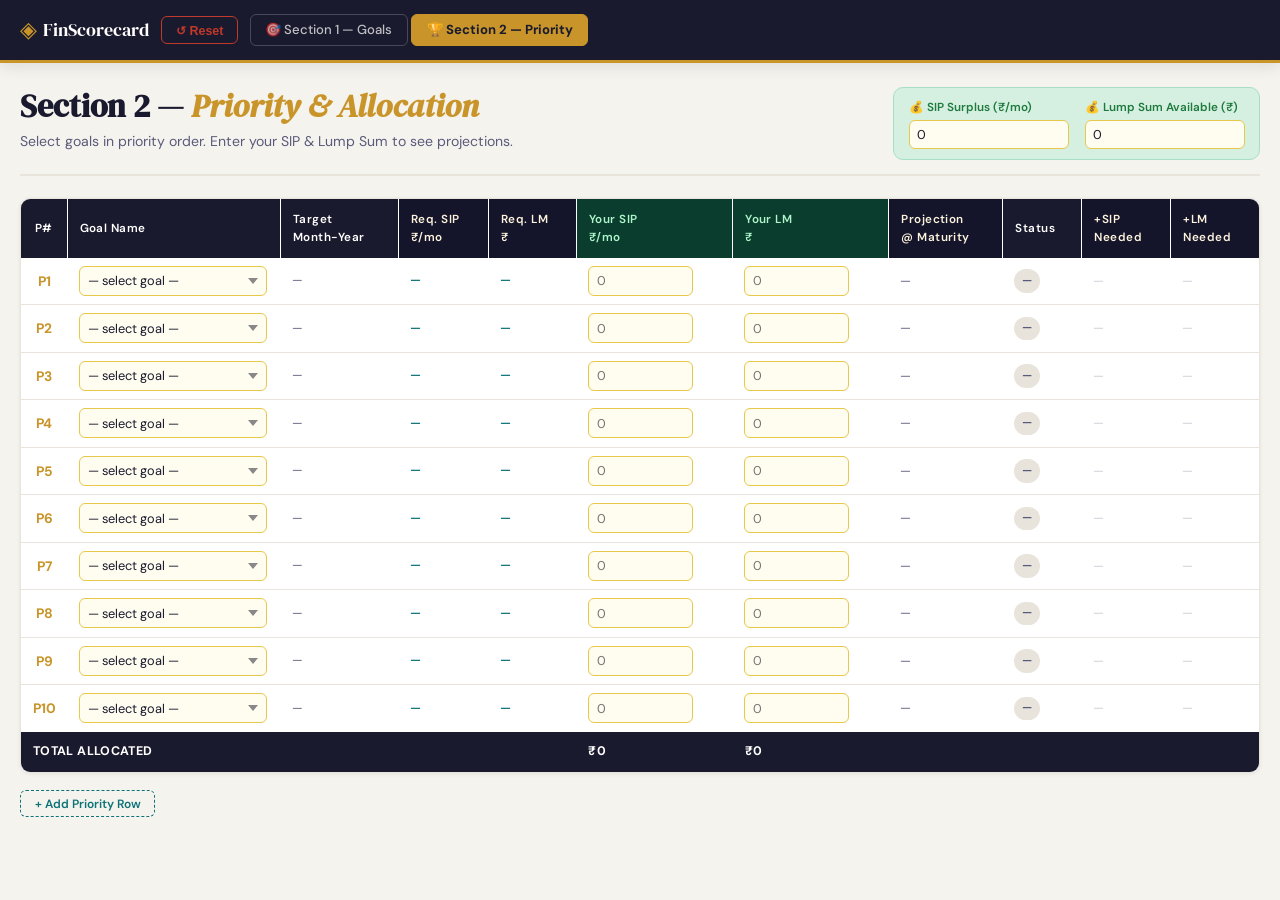
==== section2.html @ 9001b225 "first" ====
<!DOCTYPE html>
<html lang="en">
<head>
<meta charset="UTF-8"/>
<meta name="viewport" content="width=device-width,initial-scale=1.0,viewport-fit=cover"/>
<title>FinScorecard — Section 2: Priority</title>
<link rel="preconnect" href="https://fonts.googleapis.com"/>
<link href="https://fonts.googleapis.com/css2?family=DM+Serif+Display:ital@0;1&family=DM+Sans:opsz,wght@9..40,300;9..40,400;9..40,500;9..40,600&display=swap" rel="stylesheet"/>
<link rel="stylesheet" href="css/style.css">

</head>
<body>

<header class="hdr">
  <div class="hdr-in">
    <div class="hdr-top">
      <div class="logo"><span class="logo-ic">◈</span><span>FinScorecard</span></div>
      <button class="rst-btn" id="resetBtn">↺ Reset</button>
    </div>
    <nav class="tab-nav">
      <a class="tbtn" href="index.html">🎯 Section 1 — Goals</a>
      <a class="tbtn active" href="section2.html">🏆 Section 2 — Priority</a>
    </nav>
  </div>
</header>

<main class="main">
  <div class="sec-hdr">
    <div class="sec-hdr-left">
      <h1>Section 2 — <em>Priority &amp; Allocation</em></h1>
      <p>Select goals in priority order. Enter your SIP &amp; Lump Sum to see projections.</p>
    </div>
    <div class="surp">
      <div class="surp-it">
        <label>💰 SIP Surplus (₹/mo)</label>
        <input type="number" id="sipSurplus" class="si" value="0" min="0" step="any" inputmode="numeric" placeholder="0"/>
      </div>
      <div class="surp-it">
        <label>💰 Lump Sum Available (₹)</label>
        <input type="number" id="lmSurplus" class="si" value="0" min="0" step="any" inputmode="numeric" placeholder="0"/>
      </div>
    </div>
  </div>

  <div class="surp-warning" id="surpWarning">
    <span class="warn-icon">⚠️</span>
    <span id="surpWarningText"></span>
  </div>

  <p class="scroll-hint">← Scroll table horizontally →</p>

  <div class="tscroll-pri">
    <table class="pri-tbl">
      <thead>
        <tr>
          <th style="width:44px;text-align:center">P#</th>
          <th style="min-width:175px">Goal Name</th>
          <th data-hide-mobile>Target<br>Month-Year</th>
          <th class="th-calc">Req. SIP<br>₹/mo</th>
          <th class="th-calc" data-hide-mobile>Req. LM<br>₹</th>
          <th class="th-user">Your SIP<br>₹/mo</th>
          <th class="th-user">Your LM<br>₹</th>
          <th class="th-calc" data-hide-mobile>Projection<br>@ Maturity</th>
          <th>Status</th>
          <th class="th-calc">+SIP<br>Needed</th>
          <th class="th-calc" data-hide-mobile>+LM<br>Needed</th>
        </tr>
      </thead>
      <tbody id="priorityBody"></tbody>
      <tfoot>
        <tr class="tot-row">
          <td colspan="5">TOTAL ALLOCATED</td>
          <td id="allocSIP" class="tot-val">₹0</td>
          <td id="allocLM"  class="tot-val">₹0</td>
          <td colspan="4"></td>
        </tr>
      </tfoot>
    </table>
  </div>

  <div class="pri-add-wrap">
    <button class="add-row-btn" id="addPriBtn">+ Add Priority Row</button>
  </div>
</main>

<div class="toast" id="toast"></div>

<script>
/* ══ CONSTANTS & DEFAULTS ══ */
const DEF_S = {inflation:6, r1:5, r2:8, r3:9, r4:11, r5:10, retMult:100000, retRate:6};

const FIXED_GOALS = [
  {id:'liquidity',  label:'Liquidity / Emergency Fund', isRet:false},
  {id:'primary',    label:'Primary Residence',           isRet:false},
  {id:'secondary',  label:'Secondary Residence / Plot',  isRet:false},
  {id:'retirement', label:'Retirement Corpus',           isRet:true },
];

const LS_KEY = 'finsc_v5';

function defState() {
  return {
    s: {...DEF_S},
    fixedGoals: FIXED_GOALS.map(() => ({val:'', date:'Immediate', name:''})),
    childGoals: [
      {childName:'', eduVal:'', eduDate:'Immediate', marryVal:'', marryDate:'Immediate'},
      {childName:'', eduVal:'', eduDate:'Immediate', marryVal:'', marryDate:'Immediate'},
    ],
    aspirationGoals: [
      {name:'', val:'', date:'Immediate'},
      {name:'', val:'', date:'Immediate'},
      {name:'', val:'', date:'Immediate'},
    ],
    customGoals: [
      {name:'', val:'', date:'Immediate'},
      {name:'', val:'', date:'Immediate'},
      {name:'', val:'', date:'Immediate'},
    ],
    pris: Array.from({length:10}, () => ({gid:'', sip:'', lm:''})),
    sipSurplus:0, lmSurplus:0
  };
}

let ST = loadST();

function loadST() {
  try {
    const r = localStorage.getItem(LS_KEY);
    if (!r) return defState();
    const sv = JSON.parse(r);
    const d  = defState();
    return {
      s: {...d.s,...(sv.s||{})},
      fixedGoals: d.fixedGoals.map((g,i) => ({...g,...(sv.fixedGoals?.[i]||{})})),
      childGoals: (sv.childGoals && sv.childGoals.length)
        ? sv.childGoals.map(c => ({childName:'',eduVal:'',eduDate:'Immediate',marryVal:'',marryDate:'Immediate',...c}))
        : d.childGoals,
      aspirationGoals: (sv.aspirationGoals && sv.aspirationGoals.length)
        ? sv.aspirationGoals.map(a => ({name:'',val:'',date:'Immediate',...a}))
        : d.aspirationGoals,
      customGoals: (sv.customGoals && sv.customGoals.length)
        ? sv.customGoals.map(c => ({name:'',val:'',date:'Immediate',...c}))
        : d.customGoals,
      pris: sv.pris && sv.pris.length
        ? sv.pris.map(p => ({gid:'',sip:'',lm:'',...p}))
        : d.pris,
      sipSurplus: sv.sipSurplus||0,
      lmSurplus:  sv.lmSurplus ||0
    };
  } catch { return defState(); }
}

function saveST() { localStorage.setItem(LS_KEY, JSON.stringify(ST)); }

/* ══ CALC ENGINE ══ */
function parseMonths(raw) {
  if (!raw || !raw.trim()) return 1;
  const s = raw.trim();
  if (s.toLowerCase() === 'immediate') return 1;
  const MN = ['jan','feb','mar','apr','may','jun','jul','aug','sep','oct','nov','dec'];
  const today = new Date(); today.setDate(1); today.setHours(0,0,0,0);
  const m1 = s.match(/^([A-Za-z]{3})-(\d{4})$/);
  if (m1) {
    const mo = MN.indexOf(m1[1].toLowerCase());
    if (mo === -1) return 0;
    const t = new Date(+m1[2], mo, 1);
    return Math.max(1, (t.getFullYear()-today.getFullYear())*12+(t.getMonth()-today.getMonth()));
  }
  const m2 = s.match(/^(\d{1,2})\/(\d{4})$/);
  if (m2) {
    const t = new Date(+m2[2], +m2[1]-1, 1);
    return Math.max(1, (t.getFullYear()-today.getFullYear())*12+(t.getMonth()-today.getMonth()));
  }
  const m3 = s.match(/^(\d{4})-(\d{1,2})$/);
  if (m3) {
    const t = new Date(+m3[1], +m3[2]-1, 1);
    return Math.max(1, (t.getFullYear()-today.getFullYear())*12+(t.getMonth()-today.getMonth()));
  }
  return 0;
}

function rRate(mo, s) {
  if (!mo) return 0;
  if (mo <= 12)  return s.r1/100;
  if (mo <= 24)  return s.r2/100;
  if (mo <= 36)  return s.r3/100;
  if (mo <= 120) return s.r4/100;
  return s.r5/100;
}

function FV(r,n,pmt,pv){if(!r)return -(pv+pmt*n);const f=Math.pow(1+r,n);return -(pv*f+pmt*((f-1)/r));}
function PMT(r,n,pv,fv){fv=fv||0;if(!r)return -(pv+fv)/n;const f=Math.pow(1+r,n);return -(pv*f+fv)/((f-1)/r);}
function PV(r,n,pmt,fv){fv=fv||0;if(!r)return -(fv+pmt*n);const f=Math.pow(1+r,n);return -(fv+pmt*((f-1)/r))/f;}
function r500(v){return Math.max(1000, Math.round(v/500)*500);}

function computeGoal(val, date, isRet, s) {
  const mo = parseMonths(date);
  const v  = parseFloat(val) || 0;
  let target = null;
  if (mo > 0 && v > 0) {
    if (isRet) {
      const mn = v * s.retMult;
      const fn = FV(s.inflation/100/12, mo, 0, -mn);
      target = (fn * 12) / (s.retRate / 100);
    } else {
      target = FV(s.inflation/100/12, mo, 0, -v);
    }
  }
  const rt   = rRate(mo, s);
  const rSIP = (target && mo > 0) ? r500(-PMT(rt/12, mo, 0, target)) : null;
  const rLM  = (target && mo > 0) ? r500(-PV(rt/12, mo, 0, target))  : null;
  return {mo, target, rSIP, rLM, rt};
}

function inr(v, d=0) {
  if (v===null||v===undefined||isNaN(v)) return '—';
  return '₹'+Number(v).toLocaleString('en-IN',{maximumFractionDigits:d,minimumFractionDigits:d});
}
function inrSh(v) {
  if (!v||isNaN(v)||v===0) return '—';
  if (v >= 1e7) return '₹'+(v/1e7).toFixed(2)+' Cr';
  if (v >= 1e5) return '₹'+(v/1e5).toFixed(2)+' L';
  return inr(v);
}
function esc(s) {
  return String(s||'').replace(/&/g,'&amp;').replace(/</g,'&lt;').replace(/>/g,'&gt;').replace(/"/g,'&quot;');
}

/* ══ BUILD GOAL MAP ══ */
function buildGoalMap() {
  const s = ST.s;
  const gmap = {};

  FIXED_GOALS.forEach((tmpl, i) => {
    const g = ST.fixedGoals[i];
    const c = computeGoal(g.val, g.date||'Immediate', tmpl.isRet, s);
    gmap[tmpl.id] = {...c, label:tmpl.label, date:g.date||'Immediate'};
  });

  ST.childGoals.forEach((cg, ci) => {
    const childLabel = cg.childName || `Child ${ci+1}`;
    const cEdu = computeGoal(cg.eduVal, cg.eduDate||'Immediate', false, s);
    gmap[`child${ci}_edu`]   = {...cEdu, label:`${childLabel} – Education`, date:cg.eduDate||'Immediate'};
    const cMar = computeGoal(cg.marryVal, cg.marryDate||'Immediate', false, s);
    gmap[`child${ci}_marry`] = {...cMar, label:`${childLabel} – Marriage`,  date:cg.marryDate||'Immediate'};
  });

  ST.aspirationGoals.forEach((ag, ai) => {
    const c = computeGoal(ag.val, ag.date||'Immediate', false, s);
    gmap[`asp${ai}`] = {...c, label:ag.name||`Aspiration Goal ${ai+1}`, date:ag.date||'Immediate'};
  });

  ST.customGoals.forEach((cg, ci) => {
    const c = computeGoal(cg.val, cg.date||'Immediate', false, s);
    gmap[`cust${ci}`] = {...c, label:cg.name||`Custom Goal ${ci+1}`, date:cg.date||'Immediate'};
  });

  return gmap;
}

/* ══ PRIORITY CALC ══ */
function priCalc(pr, gmap, s) {
  const NA = {proj:0, target:null, status:'na', addSIP:null, addLM:null};
  if (!pr.gid) return NA;
  const gd = gmap[pr.gid];
  if (!gd || !gd.target || !gd.mo) return NA;
  const {mo, target, rt} = gd;
  const sip = parseFloat(pr.sip)||0;
  const lm  = parseFloat(pr.lm) ||0;
  const proj = FV(rt/12, mo, -sip, -lm);
  const ok   = proj >= target;
  let addSIP=null, addLM=null;
  if (!ok) {
    const g1 = target - FV(rt/12, mo, 0, -lm);
    if (g1>0) addSIP = r500(-PMT(rt/12, mo, 0, g1));
    const g2 = target - FV(rt/12, mo, -sip, 0);
    if (g2>0) addLM  = r500(-PV(rt/12, mo, 0, g2));
  }
  return {proj, target, status: ok?'on':'off', addSIP, addLM};
}

/* ══ SURPLUS WARNING ══ */
function updateSurplusWarning() {
  const sipAvail = ST.sipSurplus || 0;
  const lmAvail  = ST.lmSurplus  || 0;
  let allocSIP = 0, allocLM = 0;
  ST.pris.forEach(p => {
    allocSIP += parseFloat(p.sip)||0;
    allocLM  += parseFloat(p.lm) ||0;
  });

  const warnEl   = document.getElementById('surpWarning');
  const warnText = document.getElementById('surpWarningText');
  const parts    = [];
  let isNoDeclare = false;

  if (sipAvail === 0 && allocSIP > 0) {
    parts.push(`You've entered ${inr(allocSIP)}/mo in SIP but haven't declared any SIP surplus above`);
    isNoDeclare = true;
  }
  if (lmAvail === 0 && allocLM > 0) {
    parts.push(`You've entered ${inr(allocLM)} as Lump Sum but haven't declared any Lump Sum surplus above`);
    isNoDeclare = true;
  }

  if (!isNoDeclare) {
    if (sipAvail > 0 && allocSIP > sipAvail) {
      parts.push(`SIP allocated (${inr(allocSIP)}/mo) exceeds your surplus by ${inr(allocSIP - sipAvail)}/mo`);
    }
    if (lmAvail > 0 && allocLM > lmAvail) {
      parts.push(`Lump Sum allocated (${inr(allocLM)}) exceeds your surplus by ${inr(allocLM - lmAvail)}`);
    }
  }

  if (parts.length > 0) {
    warnEl.style.background  = isNoDeclare ? '#fff0e6' : '#fff3cd';
    warnEl.style.borderColor = isNoDeclare ? '#e07030' : '#e8a800';
    warnEl.style.color       = isNoDeclare ? '#7a2e00' : '#7a5300';
    warnText.innerHTML = parts.map(p => `<span>${p}</span>`).join('<br>');
    warnEl.classList.add('visible');
  } else {
    warnEl.classList.remove('visible');
  }
}

/* ══ BUILD PRIORITY TABLE ══ */
function buildPriority() {
  const s     = ST.s;
  const tbody = document.getElementById('priorityBody');
  const gmap  = buildGoalMap();
  const available = Object.entries(gmap)
    .filter(([,gd]) => gd.target)
    .map(([id,gd]) => ({id, label:gd.label}));

  const pickedSet = new Set(ST.pris.map(p=>p.gid).filter(Boolean));
  let allocSIP=0, allocLM=0;
  const frag = document.createDocumentFragment();

  ST.pris.forEach((pr, i) => {
    const pd = priCalc(pr, gmap, s);
    allocSIP += parseFloat(pr.sip)||0;
    allocLM  += parseFloat(pr.lm) ||0;

    const gd = pr.gid ? gmap[pr.gid] : null;

    let opts = `<option value="">— select goal —</option>`;
    available.forEach(ag => {
      if (pickedSet.has(ag.id) && ag.id !== pr.gid) return;
      opts += `<option value="${ag.id}"${ag.id===pr.gid?' selected':''}>${esc(ag.label)}</option>`;
    });

    const tDate = gd ? gd.date : '—';
    const rSIPd = gd && gd.rSIP ? inr(gd.rSIP) : '—';
    const rLMd  = gd && gd.rLM  ? inr(gd.rLM)  : '—';

    let badge = `<span class="bdg bdg-na">—</span>`;
    if (pd.status==='on')  badge = `<span class="bdg bdg-on">✅ On Track</span>`;
    if (pd.status==='off') badge = `<span class="bdg bdg-off">⚡ More</span>`;

    let projHtml = '<span class="cz">—</span>';
    if (pd.proj && pd.target) {
      const pct = (pd.proj/pd.target*100).toFixed(0);
      const col = pd.status==='on' ? 'var(--green)' : 'var(--amber)';
      projHtml = `<strong style="color:${col}">${inrSh(pd.proj)}</strong>
        <small style="display:block;color:var(--ink-lt);font-size:.68rem">Tgt: ${inrSh(pd.target)} (${pct}%)</small>`;
    }

    const hasUserInput = (parseFloat(pr.sip)||0) > 0 || (parseFloat(pr.lm)||0) > 0;
    const addSIP = hasUserInput && pd.addSIP
      ? `<span style="color:var(--rose);font-weight:600;font-size:.76rem">${inr(pd.addSIP)}/mo</span>`
      : (hasUserInput && !pd.addSIP ? '<span class="cz">—</span>' : '<span class="cz" style="opacity:.3">—</span>');
    const addLM  = hasUserInput && pd.addLM
      ? `<span style="color:var(--rose);font-weight:600;font-size:.76rem">${inr(pd.addLM)}</span>`
      : (hasUserInput && !pd.addLM ? '<span class="cz">—</span>' : '<span class="cz" style="opacity:.3">—</span>');

    const sipNoSurplusCls = ((parseFloat(pr.sip)||0) > 0 && (ST.sipSurplus||0) === 0) ? ' no-surplus' : '';
    const lmNoSurplusCls  = ((parseFloat(pr.lm) ||0) > 0 && (ST.lmSurplus ||0) === 0) ? ' no-surplus' : '';

    const tr = document.createElement('tr');
    tr.innerHTML = `
      <td style="text-align:center"><strong style="color:var(--gold);font-size:.86rem">P${i+1}</strong></td>
      <td><select class="ti" data-pidx="${i}" data-pfield="gid" style="max-width:188px">${opts}</select></td>
      <td data-hide-mobile style="font-size:.76rem;color:var(--ink-lt)">${tDate}</td>
      <td style="font-size:.76rem;color:var(--teal);font-weight:600">${rSIPd}</td>
      <td data-hide-mobile style="font-size:.76rem;color:var(--teal);font-weight:600">${rLMd}</td>
      <td><input class="ti${sipNoSurplusCls}" type="number" data-pidx="${i}" data-pfield="sip"
           value="${pr.sip||''}" min="0" step="500" placeholder="0" style="max-width:105px" autocomplete="off" inputmode="decimal"></td>
      <td><input class="ti${lmNoSurplusCls}" type="number" data-pidx="${i}" data-pfield="lm"
           value="${pr.lm||''}" min="0" step="1000" placeholder="0" style="max-width:105px" autocomplete="off" inputmode="decimal"></td>
      <td data-hide-mobile>${projHtml}</td>
      <td>${badge}</td>
      <td>${addSIP}</td>
      <td data-hide-mobile>${addLM}</td>
    `;
    frag.appendChild(tr);
  });

  tbody.innerHTML = '';
  tbody.appendChild(frag);
  document.getElementById('allocSIP').textContent = inr(allocSIP);
  document.getElementById('allocLM').textContent  = inr(allocLM);
  updateSurplusWarning();
  applyMobileColHide();
}

function applyMobileColHide() {
  const isMobile = window.innerWidth <= 767;
  document.querySelectorAll('.pri-tbl thead th[data-hide-mobile]').forEach(el => {
    el.style.display = isMobile ? 'none' : '';
  });
  document.querySelectorAll('.pri-tbl tbody td[data-hide-mobile]').forEach(el => {
    el.style.display = isMobile ? 'none' : '';
  });
}

/* ══ TARGETED UPDATE ══ */
function updatePriorityCalcCells() {
  const s    = ST.s;
  const gmap = buildGoalMap();
  let allocSIP=0, allocLM=0;

  const rows = document.querySelectorAll('#priorityBody tr');
  rows.forEach((tr, i) => {
    if (i >= ST.pris.length) return;
    const pr = ST.pris[i];
    allocSIP += parseFloat(pr.sip)||0;
    allocLM  += parseFloat(pr.lm) ||0;
    const pd = priCalc(pr, gmap, s);
    const tds = tr.querySelectorAll('td');
    if (tds.length < 11) return;

    let projHtml = '<span class="cz">—</span>';
    if (pd.proj && pd.target) {
      const pct = (pd.proj/pd.target*100).toFixed(0);
      const col = pd.status==='on' ? 'var(--green)' : 'var(--amber)';
      projHtml = `<strong style="color:${col}">${inrSh(pd.proj)}</strong>
        <small style="display:block;color:var(--ink-lt);font-size:.68rem">Tgt: ${inrSh(pd.target)} (${pct}%)</small>`;
    }
    tds[7].innerHTML = projHtml;

    let badge = `<span class="bdg bdg-na">—</span>`;
    if (pd.status==='on')  badge = `<span class="bdg bdg-on">✅ On Track</span>`;
    if (pd.status==='off') badge = `<span class="bdg bdg-off">⚡ More</span>`;
    tds[8].innerHTML = badge;

    const hasUserInput = (parseFloat(pr.sip)||0) > 0 || (parseFloat(pr.lm)||0) > 0;
    tds[9].innerHTML = hasUserInput && pd.addSIP
      ? `<span style="color:var(--rose);font-weight:600;font-size:.76rem">${inr(pd.addSIP)}/mo</span>`
      : (hasUserInput ? '<span class="cz">—</span>' : '<span class="cz" style="opacity:.3">—</span>');
    tds[10].innerHTML = hasUserInput && pd.addLM
      ? `<span style="color:var(--rose);font-weight:600;font-size:.76rem">${inr(pd.addLM)}</span>`
      : (hasUserInput ? '<span class="cz">—</span>' : '<span class="cz" style="opacity:.3">—</span>');

    const sipInput = tds[5].querySelector('input');
    const lmInput  = tds[6].querySelector('input');
    if (sipInput) sipInput.classList.toggle('no-surplus', (parseFloat(pr.sip)||0) > 0 && (ST.sipSurplus||0) === 0);
    if (lmInput)  lmInput.classList.toggle('no-surplus',  (parseFloat(pr.lm) ||0) > 0 && (ST.lmSurplus ||0) === 0);
  });

  document.getElementById('allocSIP').textContent = inr(allocSIP);
  document.getElementById('allocLM').textContent  = inr(allocLM);
  updateSurplusWarning();
}

/* ══ EVENTS ══ */
document.getElementById('sipSurplus').addEventListener('input', e => {
  ST.sipSurplus = parseFloat(e.target.value)||0;
  saveST(); updatePriorityCalcCells();
});
document.getElementById('lmSurplus').addEventListener('input', e => {
  ST.lmSurplus = parseFloat(e.target.value)||0;
  saveST(); updatePriorityCalcCells();
});

document.getElementById('priorityBody').addEventListener('input', e => {
  const el = e.target, pi = +el.dataset.pidx, pf = el.dataset.pfield;
  if (isNaN(pi) || !pf) return;
  ST.pris[pi][pf] = el.value;
  updatePriorityCalcCells();
  saveST();
});

document.getElementById('priorityBody').addEventListener('change', e => {
  const el = e.target, pi = +el.dataset.pidx, pf = el.dataset.pfield;
  if (isNaN(pi) || !pf || pf !== 'gid') return;
  ST.pris[pi].sip = '';
  ST.pris[pi].lm  = '';
  ST.pris[pi].gid = el.value;
  buildPriority();
  saveST();
});

document.getElementById('addPriBtn').addEventListener('click', () => {
  ST.pris.push({gid:'', sip:'', lm:''});
  buildPriority();
  saveST();
});

document.getElementById('resetBtn').addEventListener('click', () => {
  if (!confirm('Reset ALL data to defaults? This will also clear Section 1. Cannot be undone.')) return;
  localStorage.removeItem(LS_KEY);
  ST = defState();
  document.getElementById('sipSurplus').value = 0;
  document.getElementById('lmSurplus').value  = 0;
  buildPriority();
  toast('All data reset to defaults.');
});

let _resizeTimer;
window.addEventListener('resize', () => {
  clearTimeout(_resizeTimer);
  _resizeTimer = setTimeout(applyMobileColHide, 120);
});

/* ══ TOAST ══ */
function toast(msg) {
  const t = document.getElementById('toast');
  t.textContent = msg; t.classList.add('show');
  clearTimeout(window._tt);
  window._tt = setTimeout(() => t.classList.remove('show'), 2600);
}

/* ══ INIT ══ */
document.getElementById('sipSurplus').value = ST.sipSurplus;
document.getElementById('lmSurplus').value  = ST.lmSurplus;
buildPriority();
</script>
</body>
</html>
---- css/style.css ----
*,*::before,*::after{box-sizing:border-box;margin:0;padding:0}
:root{
  --ink:#1a1a2e;--ink-lt:#5a5a7a;--paper:#f5f3ee;--cream:#e8e4db;
  --gold:#c9952a;--gold-lt:#fdf3dc;
  --teal:#0d7377;--teal-lt:#d0eced;
  --rose:#c0392b;--rose-lt:#fde8e6;
  --green:#1e7a3d;--green-lt:#d5f0e1;
  --amber:#b8760a;--amber-lt:#fef0dc;
  --yin:#fffcf0;--ybd:#e8c84a;
  --r:6px;--rm:10px;
  --s1:0 1px 4px rgba(0,0,0,.07);--s2:0 4px 14px rgba(0,0,0,.09);--s3:0 8px 28px rgba(0,0,0,.12);
  --fd:'DM Serif Display',Georgia,serif;--fb:'DM Sans',system-ui,sans-serif;
  --tr:.16s ease;
  --hdr-h:60px;
  --safe-bottom:env(safe-area-inset-bottom, 0px);
}
html{font-size:16px;scroll-behavior:smooth;-webkit-text-size-adjust:100%}
body{font-family:var(--fb);background:var(--paper);color:var(--ink);min-height:100vh;line-height:1.6;overflow-x:hidden}

/* ══ HEADER ══ */
.hdr{position:sticky;top:0;z-index:200;background:var(--ink);border-bottom:3px solid var(--gold);box-shadow:var(--s2)}
.hdr-in{max-width:1400px;margin:0 auto;padding:0 1.25rem;display:flex;align-items:center;gap:.75rem;min-height:var(--hdr-h);flex-wrap:nowrap}
.logo{display:flex;align-items:center;gap:.4rem;color:#fff;font-family:var(--fd);font-size:1.1rem;white-space:nowrap;flex-shrink:0}
.logo-ic{color:var(--gold);font-size:1.4rem}
.hdr-top{display:contents}
.tab-nav{display:flex;gap:.22rem;flex:1;min-width:0}
.tbtn{background:transparent;border:1.5px solid rgba(255,255,255,.2);color:rgba(255,255,255,.72);
  padding:.38rem .9rem;border-radius:var(--r);cursor:pointer;font-family:var(--fb);font-size:.82rem;
  font-weight:500;transition:var(--tr);white-space:nowrap;line-height:1.3;text-decoration:none;display:inline-block}
.tbtn:hover{background:rgba(255,255,255,.1);color:#fff}
.tbtn.active{background:var(--gold);border-color:var(--gold);color:var(--ink);font-weight:700}
.rst-btn{background:transparent;border:1.5px solid var(--rose);color:var(--rose);padding:.36rem .85rem;
  border-radius:var(--r);cursor:pointer;font-size:.78rem;font-weight:600;transition:var(--tr);white-space:nowrap;flex-shrink:0;margin-left:auto}
.rst-btn:hover{background:var(--rose);color:#fff}

/* ══ MAIN ══ */
.main{max-width:1400px;margin:0 auto;padding:1.5rem 1.25rem calc(3rem + var(--safe-bottom))}

/* ══ SECTION HEADER ══ */
.sec-hdr{display:flex;align-items:flex-start;justify-content:space-between;gap:1.5rem;margin-bottom:1.4rem;padding-bottom:.9rem;border-bottom:2px solid var(--cream)}
.sec-hdr-left{flex:1;min-width:0}
.sec-hdr h1{font-family:var(--fd);font-size:clamp(1.3rem,3vw,2rem);color:var(--ink);line-height:1.2}
.sec-hdr h1 em{color:var(--gold);font-style:italic}
.sec-hdr p{color:var(--ink-lt);font-size:.88rem;margin-top:.3rem}

/* ══ TABLE WRAPPER ══ */
.tscroll-goals{
  display:flex;flex-direction:column;overflow-x:auto;overflow-y:auto;
  max-height:calc(100vh - var(--hdr-h) - 80px);
  border-radius:var(--rm);border:1.5px solid var(--cream);box-shadow:var(--s1);background:#fff;margin-bottom:1rem;
  -webkit-overflow-scrolling:touch;
}
.tscroll-goals table{width:100%;border-collapse:collapse;font-size:.82rem;flex:1}
.tscroll-goals tfoot{position:sticky;bottom:0;z-index:9}

table{width:100%;border-collapse:collapse;font-size:.82rem}
.goals-tbl{min-width:860px}

thead th{
  background:var(--ink);color:#fff;padding:.65rem .75rem;text-align:left;font-weight:600;
  font-size:.73rem;letter-spacing:.04em;white-space:nowrap;border-right:1px solid rgba(255,255,255,.1);
  position:sticky;top:0;z-index:10
}
thead th:last-child{border-right:none}
thead th.th-calc{background:#14142a;color:#fdf3dc}
thead th.th-user{background:#0a3d2e;color:#aef5c9}
tbody tr{border-bottom:1px solid var(--cream);transition:background var(--tr)}
tbody tr:hover{background:#fafaf7}
tbody tr:last-child{border-bottom:none}
tbody td{padding:.52rem .72rem;vertical-align:middle}
.tot-row{background:var(--ink)!important}
.tot-row td{color:#fff!important;font-weight:700;font-size:.78rem;letter-spacing:.03em;padding:.65rem .75rem}
.tot-val{color:var(--gold)!important;font-size:.88rem}

/* GROUP HEADER ROW */
.grp-row td{background:#f0ede6;font-size:.72rem;font-weight:700;color:var(--ink-lt);letter-spacing:.06em;
  text-transform:uppercase;padding:.38rem .75rem;border-bottom:1px solid var(--cream)}

/* ADD ROW BUTTON */
.add-row-cell{text-align:center;padding:.45rem .75rem!important;background:#fafaf7}
.add-row-btn{background:transparent;border:1.5px dashed var(--teal);color:var(--teal);
  padding:.28rem .85rem;border-radius:var(--r);cursor:pointer;font-family:var(--fb);
  font-size:.75rem;font-weight:600;transition:var(--tr);white-space:nowrap}
.add-row-btn:hover{background:var(--teal-lt);border-style:solid}
.add-row-btn:active{transform:scale(.97)}

/* REMOVE ROW BUTTON */
.del-btn{background:transparent;border:none;color:var(--rose);cursor:pointer;font-size:.85rem;
  padding:.18rem .35rem;border-radius:3px;transition:var(--tr);line-height:1;min-width:28px;min-height:28px;
  display:inline-flex;align-items:center;justify-content:center}
.del-btn:hover{background:var(--rose-lt)}
.del-btn:active{transform:scale(.9)}

/* INPUTS */
.ti{border:1.5px solid var(--ybd);background:var(--yin);border-radius:var(--r);padding:.34rem .5rem;
  font-family:var(--fb);font-size:.8rem;color:var(--ink);width:100%;transition:border-color var(--tr);display:block;
  -webkit-appearance:none;appearance:none}
.ti:focus{outline:none;border-color:var(--gold);box-shadow:0 0 0 2px rgba(201,149,42,.18)}

/* CALC OUTPUT */
.cv{font-weight:700;color:var(--teal);font-size:.84rem}
.cv small{color:var(--ink-lt);font-weight:400;font-size:.7rem;display:block}
.cz{color:var(--ink-lt);font-size:.78rem}
.cv-hint{font-size:.71rem;color:var(--teal);font-weight:600;display:block;margin-top:.18rem;line-height:1.3}
.warn-cell{color:var(--amber);font-size:.73rem;font-style:italic}

/* FOOTNOTE */
.fnote{font-size:.74rem;color:var(--ink-lt);margin-top:.35rem;line-height:1.6}

/* TOAST */
.toast{position:fixed;bottom:calc(1.5rem + var(--safe-bottom));left:50%;transform:translateX(-50%) translateY(80px);
  background:var(--ink);color:#fff;padding:.62rem 1.4rem;border-radius:999px;font-size:.8rem;
  font-weight:500;opacity:0;transition:all .3s cubic-bezier(.34,1.56,.64,1);z-index:9999;
  white-space:nowrap;box-shadow:var(--s3);pointer-events:none;max-width:90vw;text-align:center}
.toast.show{opacity:1;transform:translateX(-50%) translateY(0)}

/* SCROLL HINT */
.scroll-hint{display:none;font-size:.7rem;color:var(--ink-lt);text-align:right;margin-bottom:.25rem;padding-right:.25rem}

::-webkit-scrollbar{width:5px;height:5px}
::-webkit-scrollbar-thumb{background:var(--cream);border-radius:3px}
::-webkit-scrollbar-thumb:hover{background:var(--gold)}

/* ══ RESPONSIVE ══ */
@media(max-width:1023px){
  :root{--hdr-h:56px}
  .hdr-in{gap:.5rem;padding:0 .9rem}
  .tbtn{padding:.34rem .65rem;font-size:.78rem}
  .tscroll-goals{max-height:calc(100vh - var(--hdr-h) - 60px)}
}

@media(max-width:767px){
  .hdr-in{flex-direction:column;padding:.5rem .85rem .52rem;gap:.38rem;align-items:stretch;min-height:auto;flex-wrap:nowrap}
  .hdr-top{display:flex;width:100%;align-items:center;justify-content:space-between;gap:.5rem}
  .rst-btn{margin-left:0;font-size:.72rem;padding:.32rem .7rem}
  .logo{font-size:1rem}
  .tab-nav{width:100%;display:grid;grid-template-columns:1fr 1fr;gap:.18rem}
  .tbtn{text-align:center;font-size:.76rem;padding:.4rem .3rem;width:100%;white-space:normal;line-height:1.2}
  .main{padding:.85rem .65rem calc(2.5rem + var(--safe-bottom))}
  .sec-hdr{flex-direction:column;gap:.75rem;margin-bottom:1rem}
  .sec-hdr h1{font-size:1.25rem}
  .scroll-hint{display:block}
  .tscroll-goals{border-radius:var(--r);max-height:65vh}
  .goals-tbl{min-width:700px}
  table{font-size:.74rem}
  thead th{padding:.48rem .42rem;font-size:.65rem}
  tbody td{padding:.42rem .44rem}
  .ti{font-size:.74rem;padding:.3rem .4rem}
  .tot-row td{font-size:.72rem;padding:.55rem .44rem}
}

@media(max-width:480px){
  .tbtn{font-size:.7rem;padding:.38rem .2rem}
  .logo{font-size:.92rem}
  .logo-ic{font-size:1.2rem}
  .sec-hdr h1{font-size:1.15rem}
  table{font-size:.7rem}
  thead th{padding:.42rem .36rem;font-size:.61rem;letter-spacing:.02em}
  tbody td{padding:.38rem .38rem}
  .ti{font-size:.7rem;padding:.28rem .34rem}
  .cv{font-size:.78rem}
  .goals-tbl{min-width:600px}
}

@media(max-width:380px){
  .hdr-in{padding:.45rem .6rem .5rem}
  .main{padding:.7rem .5rem 2rem}
  .tbtn{font-size:.66rem}
  table{font-size:.67rem}
  thead th{font-size:.58rem;padding:.38rem .3rem}
  tbody td{padding:.34rem .32rem}
  .ti{font-size:.68rem;padding:.26rem .3rem}
}

@media(max-width:767px) and (orientation:landscape){
  .hdr-in{flex-direction:row;align-items:center;padding:.3rem .85rem;gap:.5rem;min-height:44px}
  .hdr-top{display:contents}
  .tab-nav{display:flex;grid-template-columns:none;flex:1;gap:.18rem}
  .tbtn{width:auto;flex:1 1 auto;font-size:.72rem;padding:.28rem .4rem;white-space:nowrap;line-height:1.3}
  .rst-btn{margin-left:0}
  .tscroll-goals{max-height:55vh}
  .sec-hdr{flex-direction:row;flex-wrap:wrap}
}




*,*::before,*::after{box-sizing:border-box;margin:0;padding:0}
:root{
  --ink:#1a1a2e;--ink-lt:#5a5a7a;--paper:#f5f3ee;--cream:#e8e4db;
  --gold:#c9952a;--gold-lt:#fdf3dc;
  --teal:#0d7377;--teal-lt:#d0eced;
  --rose:#c0392b;--rose-lt:#fde8e6;
  --green:#1e7a3d;--green-lt:#d5f0e1;
  --amber:#b8760a;--amber-lt:#fef0dc;
  --yin:#fffcf0;--ybd:#e8c84a;
  --r:6px;--rm:10px;
  --s1:0 1px 4px rgba(0,0,0,.07);--s2:0 4px 14px rgba(0,0,0,.09);--s3:0 8px 28px rgba(0,0,0,.12);
  --fd:'DM Serif Display',Georgia,serif;--fb:'DM Sans',system-ui,sans-serif;
  --tr:.16s ease;
  --hdr-h:60px;
  --safe-bottom:env(safe-area-inset-bottom, 0px);
}
html{font-size:16px;scroll-behavior:smooth;-webkit-text-size-adjust:100%}
body{font-family:var(--fb);background:var(--paper);color:var(--ink);min-height:100vh;line-height:1.6;overflow-x:hidden}

/* ══ HEADER ══ */
.hdr{position:sticky;top:0;z-index:200;background:var(--ink);border-bottom:3px solid var(--gold);box-shadow:var(--s2)}
.hdr-in{max-width:1400px;margin:0 auto;padding:0 1.25rem;display:flex;align-items:center;gap:.75rem;min-height:var(--hdr-h);flex-wrap:nowrap}
.logo{display:flex;align-items:center;gap:.4rem;color:#fff;font-family:var(--fd);font-size:1.1rem;white-space:nowrap;flex-shrink:0}
.logo-ic{color:var(--gold);font-size:1.4rem}
.hdr-top{display:contents}
.tab-nav{display:flex;gap:.22rem;flex:1;min-width:0}
.tbtn{background:transparent;border:1.5px solid rgba(255,255,255,.2);color:rgba(255,255,255,.72);
  padding:.38rem .9rem;border-radius:var(--r);cursor:pointer;font-family:var(--fb);font-size:.82rem;
  font-weight:500;transition:var(--tr);white-space:nowrap;line-height:1.3;text-decoration:none;display:inline-block}
.tbtn:hover{background:rgba(255,255,255,.1);color:#fff}
.tbtn.active{background:var(--gold);border-color:var(--gold);color:var(--ink);font-weight:700}
.rst-btn{background:transparent;border:1.5px solid var(--rose);color:var(--rose);padding:.36rem .85rem;
  border-radius:var(--r);cursor:pointer;font-size:.78rem;font-weight:600;transition:var(--tr);white-space:nowrap;flex-shrink:0;margin-left:auto}
.rst-btn:hover{background:var(--rose);color:#fff}

/* ══ MAIN ══ */
.main{max-width:1400px;margin:0 auto;padding:1.5rem 1.25rem calc(3rem + var(--safe-bottom))}

/* ══ SECTION HEADER ══ */
.sec-hdr{display:flex;align-items:flex-start;justify-content:space-between;gap:1.5rem;margin-bottom:1.4rem;padding-bottom:.9rem;border-bottom:2px solid var(--cream)}
.sec-hdr-left{flex:1;min-width:0}
.sec-hdr h1{font-family:var(--fd);font-size:clamp(1.3rem,3vw,2rem);color:var(--ink);line-height:1.2}
.sec-hdr h1 em{color:var(--gold);font-style:italic}
.sec-hdr p{color:var(--ink-lt);font-size:.88rem;margin-top:.3rem}

/* ══ TABLE WRAPPER ══ */
.tscroll-pri{
  overflow-x:auto;border-radius:var(--rm);border:1.5px solid var(--cream);
  box-shadow:var(--s1);background:#fff;margin-bottom:.6rem;
  -webkit-overflow-scrolling:touch;
}
.pri-add-wrap{display:flex;justify-content:flex-start;padding:.45rem 0;margin-bottom:.6rem}

table{width:100%;border-collapse:collapse;font-size:.82rem}
.pri-tbl{min-width:820px}

thead th{
  background:var(--ink);color:#fff;padding:.65rem .75rem;text-align:left;font-weight:600;
  font-size:.73rem;letter-spacing:.04em;white-space:nowrap;border-right:1px solid rgba(255,255,255,.1);
  position:sticky;top:0;z-index:10
}
thead th:last-child{border-right:none}
thead th.th-calc{background:#14142a;color:#fdf3dc}
thead th.th-user{background:#0a3d2e;color:#aef5c9}
tbody tr{border-bottom:1px solid var(--cream);transition:background var(--tr)}
tbody tr:hover{background:#fafaf7}
tbody tr:last-child{border-bottom:none}
tbody td{padding:.52rem .72rem;vertical-align:middle}
.tot-row{background:var(--ink)!important}
.tot-row td{color:#fff!important;font-weight:700;font-size:.78rem;letter-spacing:.03em;padding:.65rem .75rem}
.tot-val{color:var(--gold)!important;font-size:.88rem}

/* ADD ROW BUTTON */
.add-row-btn{background:transparent;border:1.5px dashed var(--teal);color:var(--teal);
  padding:.28rem .85rem;border-radius:var(--r);cursor:pointer;font-family:var(--fb);
  font-size:.75rem;font-weight:600;transition:var(--tr);white-space:nowrap}
.add-row-btn:hover{background:var(--teal-lt);border-style:solid}
.add-row-btn:active{transform:scale(.97)}

/* INPUTS */
.ti{border:1.5px solid var(--ybd);background:var(--yin);border-radius:var(--r);padding:.34rem .5rem;
  font-family:var(--fb);font-size:.8rem;color:var(--ink);width:100%;transition:border-color var(--tr);display:block;
  -webkit-appearance:none;appearance:none}
.ti:focus{outline:none;border-color:var(--gold);box-shadow:0 0 0 2px rgba(201,149,42,.18)}
select.ti{cursor:pointer;background-image:url("data:image/svg+xml,%3Csvg xmlns='http://www.w3.org/2000/svg' width='10' height='6'%3E%3Cpath d='M0 0l5 6 5-6z' fill='%23888'/%3E%3C/svg%3E");background-repeat:no-repeat;background-position:right 8px center;padding-right:22px;appearance:none;-webkit-appearance:none}

/* INPUT highlight */
.ti.no-surplus{border-color:#e07030!important;background:#fff7f0!important}
.ti.no-surplus:focus{box-shadow:0 0 0 2px rgba(224,112,48,.2)!important}

/* CALC OUTPUT */
.cv{font-weight:700;color:var(--teal);font-size:.84rem}
.cz{color:var(--ink-lt);font-size:.78rem}

/* BADGES */
.bdg{display:inline-flex;align-items:center;padding:.18rem .5rem;border-radius:999px;font-size:.7rem;font-weight:700;white-space:nowrap}
.bdg-on{background:var(--green-lt);color:var(--green)}
.bdg-off{background:var(--amber-lt);color:var(--amber)}
.bdg-na{background:var(--cream);color:var(--ink-lt)}

/* SURPLUS BAR */
.surp{display:flex;gap:1rem;flex-wrap:wrap;padding:.6rem .9rem;background:var(--green-lt);
  border-radius:var(--rm);border:1.5px solid #a8dfc4;align-items:flex-end;flex-shrink:0}
.surp-it{display:flex;flex-direction:column;gap:.22rem}
.surp-it label{font-size:.73rem;font-weight:600;color:var(--green);white-space:nowrap}
.surp-it .si{border:1.5px solid var(--ybd);background:var(--yin);border-radius:var(--r);
  padding:.32rem .48rem;font-family:var(--fb);font-size:.8rem;color:var(--ink);
  width:160px;transition:border-color var(--tr);-webkit-appearance:none;appearance:none}
.surp-it .si:focus{outline:none;border-color:var(--gold);box-shadow:0 0 0 2px rgba(201,149,42,.18)}

/* SURPLUS WARNING */
.surp-warning{
  display:none;padding:.6rem 1rem;background:#fff3cd;border:1.5px solid #e8a800;
  border-radius:var(--r);font-size:.78rem;color:#7a5300;font-weight:500;
  margin-top:.5rem;margin-bottom:.5rem;line-height:1.5;
}
.surp-warning.visible{display:flex;align-items:flex-start;gap:.55rem}
.surp-warning .warn-icon{font-size:1rem;flex-shrink:0;margin-top:.05rem}

/* SCROLL HINT */
.scroll-hint{display:none;font-size:.7rem;color:var(--ink-lt);text-align:right;margin-bottom:.25rem;padding-right:.25rem}

/* TOAST */
.toast{position:fixed;bottom:calc(1.5rem + var(--safe-bottom));left:50%;transform:translateX(-50%) translateY(80px);
  background:var(--ink);color:#fff;padding:.62rem 1.4rem;border-radius:999px;font-size:.8rem;
  font-weight:500;opacity:0;transition:all .3s cubic-bezier(.34,1.56,.64,1);z-index:9999;
  white-space:nowrap;box-shadow:var(--s3);pointer-events:none;max-width:90vw;text-align:center}
.toast.show{opacity:1;transform:translateX(-50%) translateY(0)}

::-webkit-scrollbar{width:5px;height:5px}
::-webkit-scrollbar-thumb{background:var(--cream);border-radius:3px}
::-webkit-scrollbar-thumb:hover{background:var(--gold)}

/* ══ RESPONSIVE ══ */
@media(max-width:1023px){
  :root{--hdr-h:56px}
  .hdr-in{gap:.5rem;padding:0 .9rem}
  .tbtn{padding:.34rem .65rem;font-size:.78rem}
  .surp-it .si{width:140px}
}

@media(max-width:767px){
  .hdr-in{flex-direction:column;padding:.5rem .85rem .52rem;gap:.38rem;align-items:stretch;min-height:auto;flex-wrap:nowrap}
  .hdr-top{display:flex;width:100%;align-items:center;justify-content:space-between;gap:.5rem}
  .rst-btn{margin-left:0;font-size:.72rem;padding:.32rem .7rem}
  .logo{font-size:1rem}
  .tab-nav{width:100%;display:grid;grid-template-columns:1fr 1fr;gap:.18rem}
  .tbtn{text-align:center;font-size:.76rem;padding:.4rem .3rem;width:100%;white-space:normal;line-height:1.2}
  .main{padding:.85rem .65rem calc(2.5rem + var(--safe-bottom))}
  .sec-hdr{flex-direction:column;gap:.75rem;margin-bottom:1rem}
  .sec-hdr h1{font-size:1.25rem}
  .surp{flex-direction:column;gap:.6rem;padding:.65rem .8rem}
  .surp-it .si{width:100%;max-width:280px}
  .scroll-hint{display:block}
  .tscroll-pri{border-radius:var(--r)}
  .pri-tbl{min-width:760px}
  .pri-tbl [data-hide-mobile]{display:none}
  table{font-size:.74rem}
  thead th{padding:.48rem .42rem;font-size:.65rem}
  tbody td{padding:.42rem .44rem}
  .ti{font-size:.74rem;padding:.3rem .4rem}
  select.ti{font-size:.74rem}
  .tot-row td{font-size:.72rem;padding:.55rem .44rem}
}

@media(max-width:480px){
  .tbtn{font-size:.7rem;padding:.38rem .2rem}
  .logo{font-size:.92rem}
  .logo-ic{font-size:1.2rem}
  .sec-hdr h1{font-size:1.15rem}
  .surp-it .si{max-width:100%}
  table{font-size:.7rem}
  thead th{padding:.42rem .36rem;font-size:.61rem;letter-spacing:.02em}
  tbody td{padding:.38rem .38rem}
  .ti{font-size:.7rem;padding:.28rem .34rem}
  .bdg{font-size:.64rem;padding:.14rem .4rem}
  .pri-tbl{min-width:680px}
}

@media(max-width:380px){
  .hdr-in{padding:.45rem .6rem .5rem}
  .main{padding:.7rem .5rem 2rem}
  .tbtn{font-size:.66rem}
  table{font-size:.67rem}
  thead th{font-size:.58rem;padding:.38rem .3rem}
  tbody td{padding:.34rem .32rem}
  .ti{font-size:.68rem;padding:.26rem .3rem}
}

@media(max-width:767px) and (orientation:landscape){
  .hdr-in{flex-direction:row;align-items:center;padding:.3rem .85rem;gap:.5rem;min-height:44px}
  .hdr-top{display:contents}
  .tab-nav{display:flex;grid-template-columns:none;flex:1;gap:.18rem}
  .tbtn{width:auto;flex:1 1 auto;font-size:.72rem;padding:.28rem .4rem;white-space:nowrap;line-height:1.3}
  .rst-btn{margin-left:0}
  .sec-hdr{flex-direction:row;flex-wrap:wrap}
}
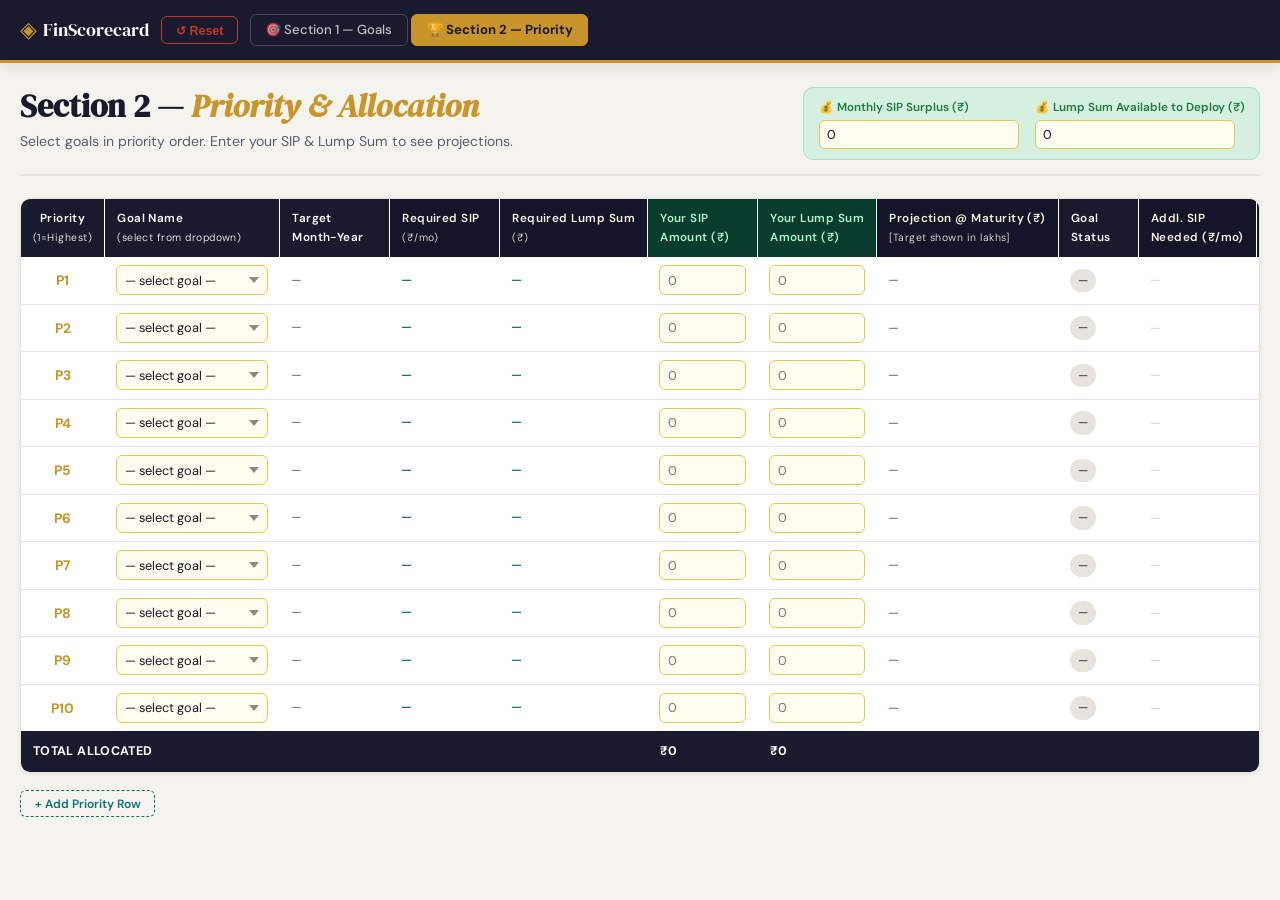
==== commit 263e84bf: "updated" ====
--- a/section2.html
+++ b/section2.html
@@ -7,7 +7,6 @@
 <link rel="preconnect" href="https://fonts.googleapis.com"/>
 <link href="https://fonts.googleapis.com/css2?family=DM+Serif+Display:ital@0;1&family=DM+Sans:opsz,wght@9..40,300;9..40,400;9..40,500;9..40,600&display=swap" rel="stylesheet"/>
 <link rel="stylesheet" href="css/style.css">
-
 </head>
 <body>
 
@@ -32,11 +31,11 @@
     </div>
     <div class="surp">
       <div class="surp-it">
-        <label>💰 SIP Surplus (₹/mo)</label>
+        <label>💰 Monthly SIP Surplus (₹)</label>
         <input type="number" id="sipSurplus" class="si" value="0" min="0" step="any" inputmode="numeric" placeholder="0"/>
       </div>
       <div class="surp-it">
-        <label>💰 Lump Sum Available (₹)</label>
+        <label>💰 Lump Sum Available to Deploy (₹)</label>
         <input type="number" id="lmSurplus" class="si" value="0" min="0" step="any" inputmode="numeric" placeholder="0"/>
       </div>
     </div>
@@ -53,17 +52,17 @@
     <table class="pri-tbl">
       <thead>
         <tr>
-          <th style="width:44px;text-align:center">P#</th>
-          <th style="min-width:175px">Goal Name</th>
-          <th data-hide-mobile>Target<br>Month-Year</th>
-          <th class="th-calc">Req. SIP<br>₹/mo</th>
-          <th class="th-calc" data-hide-mobile>Req. LM<br>₹</th>
-          <th class="th-user">Your SIP<br>₹/mo</th>
-          <th class="th-user">Your LM<br>₹</th>
-          <th class="th-calc" data-hide-mobile>Projection<br>@ Maturity</th>
-          <th>Status</th>
-          <th class="th-calc">+SIP<br>Needed</th>
-          <th class="th-calc" data-hide-mobile>+LM<br>Needed</th>
+          <th style="width:60px;text-align:center">Priority<br><span style="font-weight:400;opacity:.85;font-size:.65rem">(1=Highest)</span></th>
+          <th style="min-width:175px">Goal Name<br><span style="font-weight:400;opacity:.85;font-size:.65rem">(select from dropdown)</span></th>
+          <th style="min-width:110px">Target<br>Month-Year</th>
+          <th class="th-calc" style="min-width:110px">Required SIP<br><span style="font-weight:400;opacity:.85;font-size:.65rem">(₹/mo)</span></th>
+          <th class="th-calc" style="min-width:110px">Required Lump Sum<br><span style="font-weight:400;opacity:.85;font-size:.65rem">(₹)</span></th>
+          <th class="th-user" style="min-width:110px">Your SIP<br>Amount (₹)</th>
+          <th class="th-user" style="min-width:110px">Your Lump Sum<br>Amount (₹)</th>
+          <th class="th-calc" style="min-width:140px">Projection @ Maturity (₹)<br><span style="font-weight:400;opacity:.85;font-size:.65rem">[Target shown in lakhs]</span></th>
+          <th style="min-width:80px">Goal<br>Status</th>
+          <th class="th-calc" style="min-width:110px">Addl. SIP<br>Needed (₹/mo)</th>
+          <th class="th-calc" style="min-width:110px">Addl. LM<br>Needed (₹)</th>
         </tr>
       </thead>
       <tbody id="priorityBody"></tbody>
@@ -101,20 +100,20 @@
 function defState() {
   return {
     s: {...DEF_S},
-    fixedGoals: FIXED_GOALS.map(() => ({val:'', date:'Immediate', name:''})),
+    fixedGoals: FIXED_GOALS.map((g,i) => ({val:'', date: i===0 ? 'Immediate' : '', name:''})),
     childGoals: [
-      {childName:'', eduVal:'', eduDate:'Immediate', marryVal:'', marryDate:'Immediate'},
-      {childName:'', eduVal:'', eduDate:'Immediate', marryVal:'', marryDate:'Immediate'},
+      {childName:'', eduVal:'', eduDate:'', marryVal:'', marryDate:''},
+      {childName:'', eduVal:'', eduDate:'', marryVal:'', marryDate:''},
     ],
     aspirationGoals: [
-      {name:'', val:'', date:'Immediate'},
-      {name:'', val:'', date:'Immediate'},
-      {name:'', val:'', date:'Immediate'},
+      {name:'', val:'', date:''},
+      {name:'', val:'', date:''},
+      {name:'', val:'', date:''},
     ],
     customGoals: [
-      {name:'', val:'', date:'Immediate'},
-      {name:'', val:'', date:'Immediate'},
-      {name:'', val:'', date:'Immediate'},
+      {name:'', val:'', date:''},
+      {name:'', val:'', date:''},
+      {name:'', val:'', date:''},
     ],
     pris: Array.from({length:10}, () => ({gid:'', sip:'', lm:''})),
     sipSurplus:0, lmSurplus:0
@@ -131,15 +130,19 @@
     const d  = defState();
     return {
       s: {...d.s,...(sv.s||{})},
-      fixedGoals: d.fixedGoals.map((g,i) => ({...g,...(sv.fixedGoals?.[i]||{})})),
+      fixedGoals: d.fixedGoals.map((g,i) => {
+        const merged = {...g,...(sv.fixedGoals?.[i]||{})};
+        if (i === 0) merged.date = 'Immediate';
+        return merged;
+      }),
       childGoals: (sv.childGoals && sv.childGoals.length)
-        ? sv.childGoals.map(c => ({childName:'',eduVal:'',eduDate:'Immediate',marryVal:'',marryDate:'Immediate',...c}))
+        ? sv.childGoals.map(c => ({childName:'',eduVal:'',eduDate:'',marryVal:'',marryDate:'',...c}))
         : d.childGoals,
       aspirationGoals: (sv.aspirationGoals && sv.aspirationGoals.length)
-        ? sv.aspirationGoals.map(a => ({name:'',val:'',date:'Immediate',...a}))
+        ? sv.aspirationGoals.map(a => ({name:'',val:'',date:'',...a}))
         : d.aspirationGoals,
       customGoals: (sv.customGoals && sv.customGoals.length)
-        ? sv.customGoals.map(c => ({name:'',val:'',date:'Immediate',...c}))
+        ? sv.customGoals.map(c => ({name:'',val:'',date:'',...c}))
         : d.customGoals,
       pris: sv.pris && sv.pris.length
         ? sv.pris.map(p => ({gid:'',sip:'',lm:'',...p}))
@@ -233,26 +236,27 @@
 
   FIXED_GOALS.forEach((tmpl, i) => {
     const g = ST.fixedGoals[i];
-    const c = computeGoal(g.val, g.date||'Immediate', tmpl.isRet, s);
-    gmap[tmpl.id] = {...c, label:tmpl.label, date:g.date||'Immediate'};
+    const date = (i === 0) ? 'Immediate' : g.date; // Liquidity always Immediate
+    const c = computeGoal(g.val, date, tmpl.isRet, s);
+    gmap[tmpl.id] = {...c, label:tmpl.label, date};
   });
 
   ST.childGoals.forEach((cg, ci) => {
     const childLabel = cg.childName || `Child ${ci+1}`;
-    const cEdu = computeGoal(cg.eduVal, cg.eduDate||'Immediate', false, s);
-    gmap[`child${ci}_edu`]   = {...cEdu, label:`${childLabel} – Education`, date:cg.eduDate||'Immediate'};
-    const cMar = computeGoal(cg.marryVal, cg.marryDate||'Immediate', false, s);
-    gmap[`child${ci}_marry`] = {...cMar, label:`${childLabel} – Marriage`,  date:cg.marryDate||'Immediate'};
+    const cEdu = computeGoal(cg.eduVal, cg.eduDate, false, s);
+    gmap[`child${ci}_edu`]   = {...cEdu, label:`${childLabel} – Education`, date:cg.eduDate};
+    const cMar = computeGoal(cg.marryVal, cg.marryDate, false, s);
+    gmap[`child${ci}_marry`] = {...cMar, label:`${childLabel} – Marriage`,  date:cg.marryDate};
   });
 
   ST.aspirationGoals.forEach((ag, ai) => {
-    const c = computeGoal(ag.val, ag.date||'Immediate', false, s);
-    gmap[`asp${ai}`] = {...c, label:ag.name||`Aspiration Goal ${ai+1}`, date:ag.date||'Immediate'};
+    const c = computeGoal(ag.val, ag.date, false, s);
+    gmap[`asp${ai}`] = {...c, label:ag.name||`Aspiration Goal ${ai+1}`, date:ag.date};
   });
 
   ST.customGoals.forEach((cg, ci) => {
-    const c = computeGoal(cg.val, cg.date||'Immediate', false, s);
-    gmap[`cust${ci}`] = {...c, label:cg.name||`Custom Goal ${ci+1}`, date:cg.date||'Immediate'};
+    const c = computeGoal(cg.val, cg.date, false, s);
+    gmap[`cust${ci}`] = {...c, label:cg.name||`Custom Goal ${ci+1}`, date:cg.date};
   });
 
   return gmap;
@@ -355,14 +359,14 @@
 
     let badge = `<span class="bdg bdg-na">—</span>`;
     if (pd.status==='on')  badge = `<span class="bdg bdg-on">✅ On Track</span>`;
-    if (pd.status==='off') badge = `<span class="bdg bdg-off">⚡ More</span>`;
+    if (pd.status==='off') badge = `<span class="bdg bdg-off">⚡ Invest More</span>`;
 
     let projHtml = '<span class="cz">—</span>';
     if (pd.proj && pd.target) {
       const pct = (pd.proj/pd.target*100).toFixed(0);
       const col = pd.status==='on' ? 'var(--green)' : 'var(--amber)';
       projHtml = `<strong style="color:${col}">${inrSh(pd.proj)}</strong>
-        <small style="display:block;color:var(--ink-lt);font-size:.68rem">Tgt: ${inrSh(pd.target)} (${pct}%)</small>`;
+        <small style="display:block;color:var(--ink-lt);font-size:.68rem">Target: ${inrSh(pd.target)} (${pct}%)</small>`;
     }
 
     const hasUserInput = (parseFloat(pr.sip)||0) > 0 || (parseFloat(pr.lm)||0) > 0;
@@ -380,17 +384,17 @@
     tr.innerHTML = `
       <td style="text-align:center"><strong style="color:var(--gold);font-size:.86rem">P${i+1}</strong></td>
       <td><select class="ti" data-pidx="${i}" data-pfield="gid" style="max-width:188px">${opts}</select></td>
-      <td data-hide-mobile style="font-size:.76rem;color:var(--ink-lt)">${tDate}</td>
+      <td style="font-size:.76rem;color:var(--ink-lt)">${tDate}</td>
       <td style="font-size:.76rem;color:var(--teal);font-weight:600">${rSIPd}</td>
-      <td data-hide-mobile style="font-size:.76rem;color:var(--teal);font-weight:600">${rLMd}</td>
+      <td style="font-size:.76rem;color:var(--teal);font-weight:600">${rLMd}</td>
       <td><input class="ti${sipNoSurplusCls}" type="number" data-pidx="${i}" data-pfield="sip"
            value="${pr.sip||''}" min="0" step="500" placeholder="0" style="max-width:105px" autocomplete="off" inputmode="decimal"></td>
       <td><input class="ti${lmNoSurplusCls}" type="number" data-pidx="${i}" data-pfield="lm"
            value="${pr.lm||''}" min="0" step="1000" placeholder="0" style="max-width:105px" autocomplete="off" inputmode="decimal"></td>
-      <td data-hide-mobile>${projHtml}</td>
+      <td>${projHtml}</td>
       <td>${badge}</td>
       <td>${addSIP}</td>
-      <td data-hide-mobile>${addLM}</td>
+      <td>${addLM}</td>
     `;
     frag.appendChild(tr);
   });
@@ -400,17 +404,6 @@
   document.getElementById('allocSIP').textContent = inr(allocSIP);
   document.getElementById('allocLM').textContent  = inr(allocLM);
   updateSurplusWarning();
-  applyMobileColHide();
-}
-
-function applyMobileColHide() {
-  const isMobile = window.innerWidth <= 767;
-  document.querySelectorAll('.pri-tbl thead th[data-hide-mobile]').forEach(el => {
-    el.style.display = isMobile ? 'none' : '';
-  });
-  document.querySelectorAll('.pri-tbl tbody td[data-hide-mobile]').forEach(el => {
-    el.style.display = isMobile ? 'none' : '';
-  });
 }
 
 /* ══ TARGETED UPDATE ══ */
@@ -434,13 +427,13 @@
       const pct = (pd.proj/pd.target*100).toFixed(0);
       const col = pd.status==='on' ? 'var(--green)' : 'var(--amber)';
       projHtml = `<strong style="color:${col}">${inrSh(pd.proj)}</strong>
-        <small style="display:block;color:var(--ink-lt);font-size:.68rem">Tgt: ${inrSh(pd.target)} (${pct}%)</small>`;
+        <small style="display:block;color:var(--ink-lt);font-size:.68rem">Target: ${inrSh(pd.target)} (${pct}%)</small>`;
     }
     tds[7].innerHTML = projHtml;
 
     let badge = `<span class="bdg bdg-na">—</span>`;
     if (pd.status==='on')  badge = `<span class="bdg bdg-on">✅ On Track</span>`;
-    if (pd.status==='off') badge = `<span class="bdg bdg-off">⚡ More</span>`;
+    if (pd.status==='off') badge = `<span class="bdg bdg-off">⚡ Invest More</span>`;
     tds[8].innerHTML = badge;
 
     const hasUserInput = (parseFloat(pr.sip)||0) > 0 || (parseFloat(pr.lm)||0) > 0;
@@ -506,12 +499,6 @@
   toast('All data reset to defaults.');
 });
 
-let _resizeTimer;
-window.addEventListener('resize', () => {
-  clearTimeout(_resizeTimer);
-  _resizeTimer = setTimeout(applyMobileColHide, 120);
-});
-
 /* ══ TOAST ══ */
 function toast(msg) {
   const t = document.getElementById('toast');
--- a/css/style.css
+++ b/css/style.css
@@ -1,4 +1,3 @@
-
 *,*::before,*::after{box-sizing:border-box;margin:0;padding:0}
 :root{
   --ink:#1a1a2e;--ink-lt:#5a5a7a;--paper:#f5f3ee;--cream:#e8e4db;
@@ -44,18 +43,32 @@
 .sec-hdr h1 em{color:var(--gold);font-style:italic}
 .sec-hdr p{color:var(--ink-lt);font-size:.88rem;margin-top:.3rem}
 
-/* ══ TABLE WRAPPER ══ */
+/* ══ TABLE WRAPPERS — always scrollable, all columns always visible ══ */
 .tscroll-goals{
   display:flex;flex-direction:column;overflow-x:auto;overflow-y:auto;
   max-height:calc(100vh - var(--hdr-h) - 80px);
   border-radius:var(--rm);border:1.5px solid var(--cream);box-shadow:var(--s1);background:#fff;margin-bottom:1rem;
   -webkit-overflow-scrolling:touch;
+  /* Force hardware-accelerated scrolling so all columns remain reachable */
+  will-change:transform;
 }
 .tscroll-goals table{width:100%;border-collapse:collapse;font-size:.82rem;flex:1}
 .tscroll-goals tfoot{position:sticky;bottom:0;z-index:9}
 
+.tscroll-pri{
+  overflow-x:auto;border-radius:var(--rm);border:1.5px solid var(--cream);
+  box-shadow:var(--s1);background:#fff;margin-bottom:.6rem;
+  -webkit-overflow-scrolling:touch;
+  will-change:transform;
+}
+.pri-add-wrap{display:flex;justify-content:flex-start;padding:.45rem 0;margin-bottom:.6rem}
+
 table{width:100%;border-collapse:collapse;font-size:.82rem}
-.goals-tbl{min-width:860px}
+
+/* Section 1 min-width: 9 columns all visible — NEVER reduced by breakpoints */
+.goals-tbl{min-width:900px !important}
+/* Section 2 min-width: 11 columns all visible — NEVER reduced by breakpoints */
+.pri-tbl{min-width:1050px !important}
 
 thead th{
   background:var(--ink);color:#fff;padding:.65rem .75rem;text-align:left;font-weight:600;
@@ -97,6 +110,11 @@
   font-family:var(--fb);font-size:.8rem;color:var(--ink);width:100%;transition:border-color var(--tr);display:block;
   -webkit-appearance:none;appearance:none}
 .ti:focus{outline:none;border-color:var(--gold);box-shadow:0 0 0 2px rgba(201,149,42,.18)}
+select.ti{cursor:pointer;background-image:url("data:image/svg+xml,%3Csvg xmlns='http://www.w3.org/2000/svg' width='10' height='6'%3E%3Cpath d='M0 0l5 6 5-6z' fill='%23888'/%3E%3C/svg%3E");background-repeat:no-repeat;background-position:right 8px center;padding-right:22px;appearance:none;-webkit-appearance:none}
+
+/* INPUT highlight when no surplus declared */
+.ti.no-surplus{border-color:#e07030!important;background:#fff7f0!important}
+.ti.no-surplus:focus{box-shadow:0 0 0 2px rgba(224,112,48,.2)!important}
 
 /* CALC OUTPUT */
 .cv{font-weight:700;color:var(--teal);font-size:.84rem}
@@ -104,181 +122,6 @@
 .cz{color:var(--ink-lt);font-size:.78rem}
 .cv-hint{font-size:.71rem;color:var(--teal);font-weight:600;display:block;margin-top:.18rem;line-height:1.3}
 .warn-cell{color:var(--amber);font-size:.73rem;font-style:italic}
-
-/* FOOTNOTE */
-.fnote{font-size:.74rem;color:var(--ink-lt);margin-top:.35rem;line-height:1.6}
-
-/* TOAST */
-.toast{position:fixed;bottom:calc(1.5rem + var(--safe-bottom));left:50%;transform:translateX(-50%) translateY(80px);
-  background:var(--ink);color:#fff;padding:.62rem 1.4rem;border-radius:999px;font-size:.8rem;
-  font-weight:500;opacity:0;transition:all .3s cubic-bezier(.34,1.56,.64,1);z-index:9999;
-  white-space:nowrap;box-shadow:var(--s3);pointer-events:none;max-width:90vw;text-align:center}
-.toast.show{opacity:1;transform:translateX(-50%) translateY(0)}
-
-/* SCROLL HINT */
-.scroll-hint{display:none;font-size:.7rem;color:var(--ink-lt);text-align:right;margin-bottom:.25rem;padding-right:.25rem}
-
-::-webkit-scrollbar{width:5px;height:5px}
-::-webkit-scrollbar-thumb{background:var(--cream);border-radius:3px}
-::-webkit-scrollbar-thumb:hover{background:var(--gold)}
-
-/* ══ RESPONSIVE ══ */
-@media(max-width:1023px){
-  :root{--hdr-h:56px}
-  .hdr-in{gap:.5rem;padding:0 .9rem}
-  .tbtn{padding:.34rem .65rem;font-size:.78rem}
-  .tscroll-goals{max-height:calc(100vh - var(--hdr-h) - 60px)}
-}
-
-@media(max-width:767px){
-  .hdr-in{flex-direction:column;padding:.5rem .85rem .52rem;gap:.38rem;align-items:stretch;min-height:auto;flex-wrap:nowrap}
-  .hdr-top{display:flex;width:100%;align-items:center;justify-content:space-between;gap:.5rem}
-  .rst-btn{margin-left:0;font-size:.72rem;padding:.32rem .7rem}
-  .logo{font-size:1rem}
-  .tab-nav{width:100%;display:grid;grid-template-columns:1fr 1fr;gap:.18rem}
-  .tbtn{text-align:center;font-size:.76rem;padding:.4rem .3rem;width:100%;white-space:normal;line-height:1.2}
-  .main{padding:.85rem .65rem calc(2.5rem + var(--safe-bottom))}
-  .sec-hdr{flex-direction:column;gap:.75rem;margin-bottom:1rem}
-  .sec-hdr h1{font-size:1.25rem}
-  .scroll-hint{display:block}
-  .tscroll-goals{border-radius:var(--r);max-height:65vh}
-  .goals-tbl{min-width:700px}
-  table{font-size:.74rem}
-  thead th{padding:.48rem .42rem;font-size:.65rem}
-  tbody td{padding:.42rem .44rem}
-  .ti{font-size:.74rem;padding:.3rem .4rem}
-  .tot-row td{font-size:.72rem;padding:.55rem .44rem}
-}
-
-@media(max-width:480px){
-  .tbtn{font-size:.7rem;padding:.38rem .2rem}
-  .logo{font-size:.92rem}
-  .logo-ic{font-size:1.2rem}
-  .sec-hdr h1{font-size:1.15rem}
-  table{font-size:.7rem}
-  thead th{padding:.42rem .36rem;font-size:.61rem;letter-spacing:.02em}
-  tbody td{padding:.38rem .38rem}
-  .ti{font-size:.7rem;padding:.28rem .34rem}
-  .cv{font-size:.78rem}
-  .goals-tbl{min-width:600px}
-}
-
-@media(max-width:380px){
-  .hdr-in{padding:.45rem .6rem .5rem}
-  .main{padding:.7rem .5rem 2rem}
-  .tbtn{font-size:.66rem}
-  table{font-size:.67rem}
-  thead th{font-size:.58rem;padding:.38rem .3rem}
-  tbody td{padding:.34rem .32rem}
-  .ti{font-size:.68rem;padding:.26rem .3rem}
-}
-
-@media(max-width:767px) and (orientation:landscape){
-  .hdr-in{flex-direction:row;align-items:center;padding:.3rem .85rem;gap:.5rem;min-height:44px}
-  .hdr-top{display:contents}
-  .tab-nav{display:flex;grid-template-columns:none;flex:1;gap:.18rem}
-  .tbtn{width:auto;flex:1 1 auto;font-size:.72rem;padding:.28rem .4rem;white-space:nowrap;line-height:1.3}
-  .rst-btn{margin-left:0}
-  .tscroll-goals{max-height:55vh}
-  .sec-hdr{flex-direction:row;flex-wrap:wrap}
-}
-
-
-
-
-*,*::before,*::after{box-sizing:border-box;margin:0;padding:0}
-:root{
-  --ink:#1a1a2e;--ink-lt:#5a5a7a;--paper:#f5f3ee;--cream:#e8e4db;
-  --gold:#c9952a;--gold-lt:#fdf3dc;
-  --teal:#0d7377;--teal-lt:#d0eced;
-  --rose:#c0392b;--rose-lt:#fde8e6;
-  --green:#1e7a3d;--green-lt:#d5f0e1;
-  --amber:#b8760a;--amber-lt:#fef0dc;
-  --yin:#fffcf0;--ybd:#e8c84a;
-  --r:6px;--rm:10px;
-  --s1:0 1px 4px rgba(0,0,0,.07);--s2:0 4px 14px rgba(0,0,0,.09);--s3:0 8px 28px rgba(0,0,0,.12);
-  --fd:'DM Serif Display',Georgia,serif;--fb:'DM Sans',system-ui,sans-serif;
-  --tr:.16s ease;
-  --hdr-h:60px;
-  --safe-bottom:env(safe-area-inset-bottom, 0px);
-}
-html{font-size:16px;scroll-behavior:smooth;-webkit-text-size-adjust:100%}
-body{font-family:var(--fb);background:var(--paper);color:var(--ink);min-height:100vh;line-height:1.6;overflow-x:hidden}
-
-/* ══ HEADER ══ */
-.hdr{position:sticky;top:0;z-index:200;background:var(--ink);border-bottom:3px solid var(--gold);box-shadow:var(--s2)}
-.hdr-in{max-width:1400px;margin:0 auto;padding:0 1.25rem;display:flex;align-items:center;gap:.75rem;min-height:var(--hdr-h);flex-wrap:nowrap}
-.logo{display:flex;align-items:center;gap:.4rem;color:#fff;font-family:var(--fd);font-size:1.1rem;white-space:nowrap;flex-shrink:0}
-.logo-ic{color:var(--gold);font-size:1.4rem}
-.hdr-top{display:contents}
-.tab-nav{display:flex;gap:.22rem;flex:1;min-width:0}
-.tbtn{background:transparent;border:1.5px solid rgba(255,255,255,.2);color:rgba(255,255,255,.72);
-  padding:.38rem .9rem;border-radius:var(--r);cursor:pointer;font-family:var(--fb);font-size:.82rem;
-  font-weight:500;transition:var(--tr);white-space:nowrap;line-height:1.3;text-decoration:none;display:inline-block}
-.tbtn:hover{background:rgba(255,255,255,.1);color:#fff}
-.tbtn.active{background:var(--gold);border-color:var(--gold);color:var(--ink);font-weight:700}
-.rst-btn{background:transparent;border:1.5px solid var(--rose);color:var(--rose);padding:.36rem .85rem;
-  border-radius:var(--r);cursor:pointer;font-size:.78rem;font-weight:600;transition:var(--tr);white-space:nowrap;flex-shrink:0;margin-left:auto}
-.rst-btn:hover{background:var(--rose);color:#fff}
-
-/* ══ MAIN ══ */
-.main{max-width:1400px;margin:0 auto;padding:1.5rem 1.25rem calc(3rem + var(--safe-bottom))}
-
-/* ══ SECTION HEADER ══ */
-.sec-hdr{display:flex;align-items:flex-start;justify-content:space-between;gap:1.5rem;margin-bottom:1.4rem;padding-bottom:.9rem;border-bottom:2px solid var(--cream)}
-.sec-hdr-left{flex:1;min-width:0}
-.sec-hdr h1{font-family:var(--fd);font-size:clamp(1.3rem,3vw,2rem);color:var(--ink);line-height:1.2}
-.sec-hdr h1 em{color:var(--gold);font-style:italic}
-.sec-hdr p{color:var(--ink-lt);font-size:.88rem;margin-top:.3rem}
-
-/* ══ TABLE WRAPPER ══ */
-.tscroll-pri{
-  overflow-x:auto;border-radius:var(--rm);border:1.5px solid var(--cream);
-  box-shadow:var(--s1);background:#fff;margin-bottom:.6rem;
-  -webkit-overflow-scrolling:touch;
-}
-.pri-add-wrap{display:flex;justify-content:flex-start;padding:.45rem 0;margin-bottom:.6rem}
-
-table{width:100%;border-collapse:collapse;font-size:.82rem}
-.pri-tbl{min-width:820px}
-
-thead th{
-  background:var(--ink);color:#fff;padding:.65rem .75rem;text-align:left;font-weight:600;
-  font-size:.73rem;letter-spacing:.04em;white-space:nowrap;border-right:1px solid rgba(255,255,255,.1);
-  position:sticky;top:0;z-index:10
-}
-thead th:last-child{border-right:none}
-thead th.th-calc{background:#14142a;color:#fdf3dc}
-thead th.th-user{background:#0a3d2e;color:#aef5c9}
-tbody tr{border-bottom:1px solid var(--cream);transition:background var(--tr)}
-tbody tr:hover{background:#fafaf7}
-tbody tr:last-child{border-bottom:none}
-tbody td{padding:.52rem .72rem;vertical-align:middle}
-.tot-row{background:var(--ink)!important}
-.tot-row td{color:#fff!important;font-weight:700;font-size:.78rem;letter-spacing:.03em;padding:.65rem .75rem}
-.tot-val{color:var(--gold)!important;font-size:.88rem}
-
-/* ADD ROW BUTTON */
-.add-row-btn{background:transparent;border:1.5px dashed var(--teal);color:var(--teal);
-  padding:.28rem .85rem;border-radius:var(--r);cursor:pointer;font-family:var(--fb);
-  font-size:.75rem;font-weight:600;transition:var(--tr);white-space:nowrap}
-.add-row-btn:hover{background:var(--teal-lt);border-style:solid}
-.add-row-btn:active{transform:scale(.97)}
-
-/* INPUTS */
-.ti{border:1.5px solid var(--ybd);background:var(--yin);border-radius:var(--r);padding:.34rem .5rem;
-  font-family:var(--fb);font-size:.8rem;color:var(--ink);width:100%;transition:border-color var(--tr);display:block;
-  -webkit-appearance:none;appearance:none}
-.ti:focus{outline:none;border-color:var(--gold);box-shadow:0 0 0 2px rgba(201,149,42,.18)}
-select.ti{cursor:pointer;background-image:url("data:image/svg+xml,%3Csvg xmlns='http://www.w3.org/2000/svg' width='10' height='6'%3E%3Cpath d='M0 0l5 6 5-6z' fill='%23888'/%3E%3C/svg%3E");background-repeat:no-repeat;background-position:right 8px center;padding-right:22px;appearance:none;-webkit-appearance:none}
-
-/* INPUT highlight */
-.ti.no-surplus{border-color:#e07030!important;background:#fff7f0!important}
-.ti.no-surplus:focus{box-shadow:0 0 0 2px rgba(224,112,48,.2)!important}
-
-/* CALC OUTPUT */
-.cv{font-weight:700;color:var(--teal);font-size:.84rem}
-.cz{color:var(--ink-lt);font-size:.78rem}
 
 /* BADGES */
 .bdg{display:inline-flex;align-items:center;padding:.18rem .5rem;border-radius:999px;font-size:.7rem;font-weight:700;white-space:nowrap}
@@ -293,7 +136,7 @@
 .surp-it label{font-size:.73rem;font-weight:600;color:var(--green);white-space:nowrap}
 .surp-it .si{border:1.5px solid var(--ybd);background:var(--yin);border-radius:var(--r);
   padding:.32rem .48rem;font-family:var(--fb);font-size:.8rem;color:var(--ink);
-  width:160px;transition:border-color var(--tr);-webkit-appearance:none;appearance:none}
+  width:200px;transition:border-color var(--tr);-webkit-appearance:none;appearance:none}
 .surp-it .si:focus{outline:none;border-color:var(--gold);box-shadow:0 0 0 2px rgba(201,149,42,.18)}
 
 /* SURPLUS WARNING */
@@ -305,8 +148,11 @@
 .surp-warning.visible{display:flex;align-items:flex-start;gap:.55rem}
 .surp-warning .warn-icon{font-size:1rem;flex-shrink:0;margin-top:.05rem}
 
-/* SCROLL HINT */
+/* SCROLL HINT — always shown since tables always scroll on small screens */
 .scroll-hint{display:none;font-size:.7rem;color:var(--ink-lt);text-align:right;margin-bottom:.25rem;padding-right:.25rem}
+
+/* FOOTNOTE */
+.fnote{font-size:.74rem;color:var(--ink-lt);margin-top:.35rem;line-height:1.6}
 
 /* TOAST */
 .toast{position:fixed;bottom:calc(1.5rem + var(--safe-bottom));left:50%;transform:translateX(-50%) translateY(80px);
@@ -324,7 +170,8 @@
   :root{--hdr-h:56px}
   .hdr-in{gap:.5rem;padding:0 .9rem}
   .tbtn{padding:.34rem .65rem;font-size:.78rem}
-  .surp-it .si{width:140px}
+  .tscroll-goals{max-height:calc(100vh - var(--hdr-h) - 60px)}
+  .surp-it .si{width:170px}
 }
 
 @media(max-width:767px){
@@ -338,17 +185,21 @@
   .sec-hdr{flex-direction:column;gap:.75rem;margin-bottom:1rem}
   .sec-hdr h1{font-size:1.25rem}
   .surp{flex-direction:column;gap:.6rem;padding:.65rem .8rem}
-  .surp-it .si{width:100%;max-width:280px}
+  .surp-it .si{width:100%;max-width:300px}
+  /* Always show scroll hint on mobile — tables always wider than viewport */
   .scroll-hint{display:block}
-  .tscroll-pri{border-radius:var(--r)}
-  .pri-tbl{min-width:760px}
-  .pri-tbl [data-hide-mobile]{display:none}
+  /* Tables keep their min-width — wrapper scrolls horizontally */
+  .tscroll-goals{border-radius:var(--r);max-height:65vh;overflow-x:auto}
+  .tscroll-pri{overflow-x:auto}
+  /* Slightly reduce font/padding inside cells but never collapse columns */
   table{font-size:.74rem}
   thead th{padding:.48rem .42rem;font-size:.65rem}
   tbody td{padding:.42rem .44rem}
   .ti{font-size:.74rem;padding:.3rem .4rem}
   select.ti{font-size:.74rem}
   .tot-row td{font-size:.72rem;padding:.55rem .44rem}
+  /* Keep input widths from overflowing their cells */
+  .ti[style*="max-width"]{max-width:100% !important;min-width:70px}
 }
 
 @media(max-width:480px){
@@ -356,13 +207,14 @@
   .logo{font-size:.92rem}
   .logo-ic{font-size:1.2rem}
   .sec-hdr h1{font-size:1.15rem}
-  .surp-it .si{max-width:100%}
   table{font-size:.7rem}
   thead th{padding:.42rem .36rem;font-size:.61rem;letter-spacing:.02em}
   tbody td{padding:.38rem .38rem}
   .ti{font-size:.7rem;padding:.28rem .34rem}
+  .cv{font-size:.78rem}
   .bdg{font-size:.64rem;padding:.14rem .4rem}
-  .pri-tbl{min-width:680px}
+  /* Inputs in table cells: shrink gracefully, never cause overflow */
+  .goals-tbl .ti, .pri-tbl .ti, .goals-tbl select.ti, .pri-tbl select.ti{min-width:60px;width:100%}
 }
 
 @media(max-width:380px){
@@ -381,5 +233,7 @@
   .tab-nav{display:flex;grid-template-columns:none;flex:1;gap:.18rem}
   .tbtn{width:auto;flex:1 1 auto;font-size:.72rem;padding:.28rem .4rem;white-space:nowrap;line-height:1.3}
   .rst-btn{margin-left:0}
+  .tscroll-goals{max-height:55vh;overflow-x:auto}
+  .tscroll-pri{overflow-x:auto}
   .sec-hdr{flex-direction:row;flex-wrap:wrap}
-}
+}
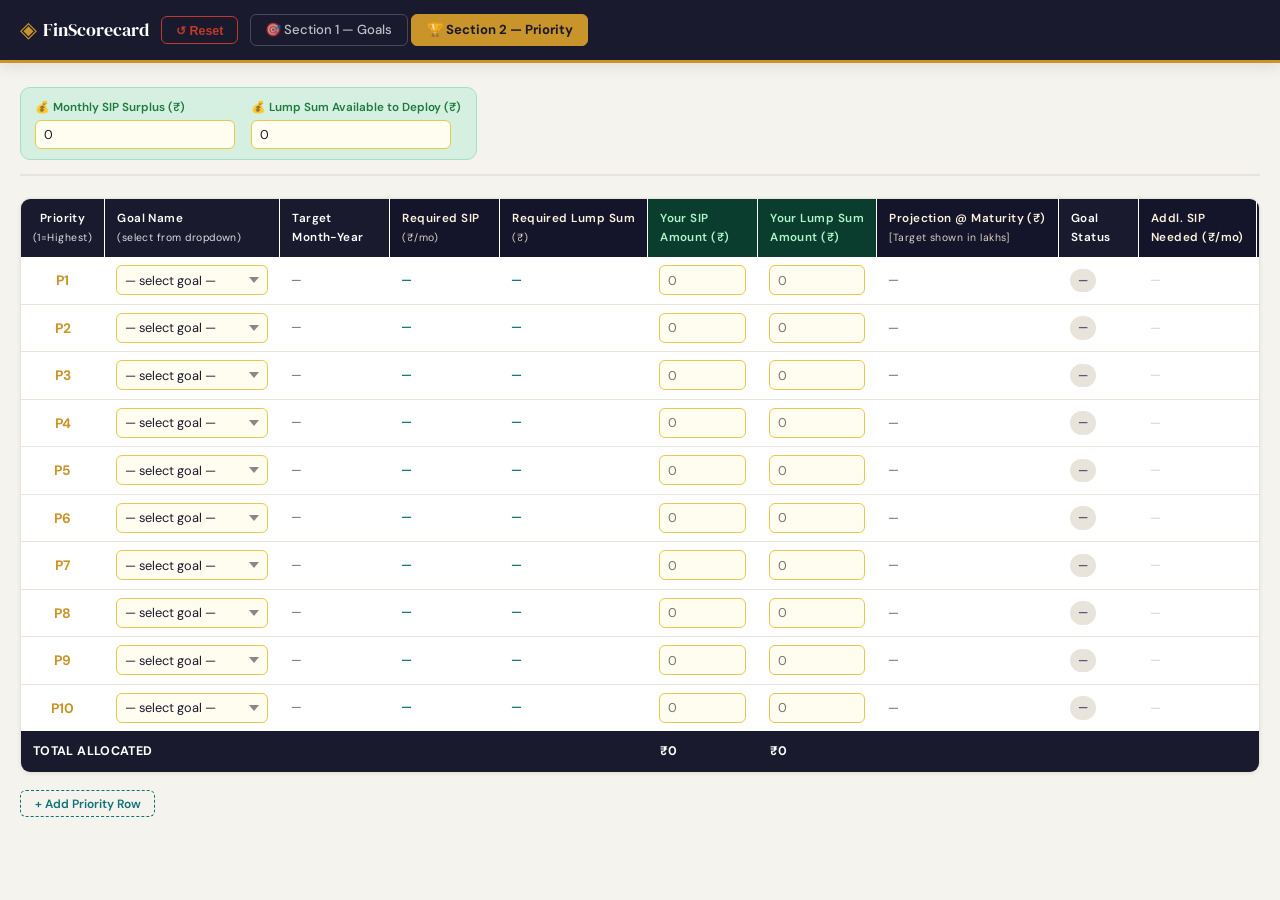
==== commit 3cbdda12: "changes" ====
--- a/section2.html
+++ b/section2.html
@@ -25,10 +25,6 @@
 
 <main class="main">
   <div class="sec-hdr">
-    <div class="sec-hdr-left">
-      <h1>Section 2 — <em>Priority &amp; Allocation</em></h1>
-      <p>Select goals in priority order. Enter your SIP &amp; Lump Sum to see projections.</p>
-    </div>
     <div class="surp">
       <div class="surp-it">
         <label>💰 Monthly SIP Surplus (₹)</label>
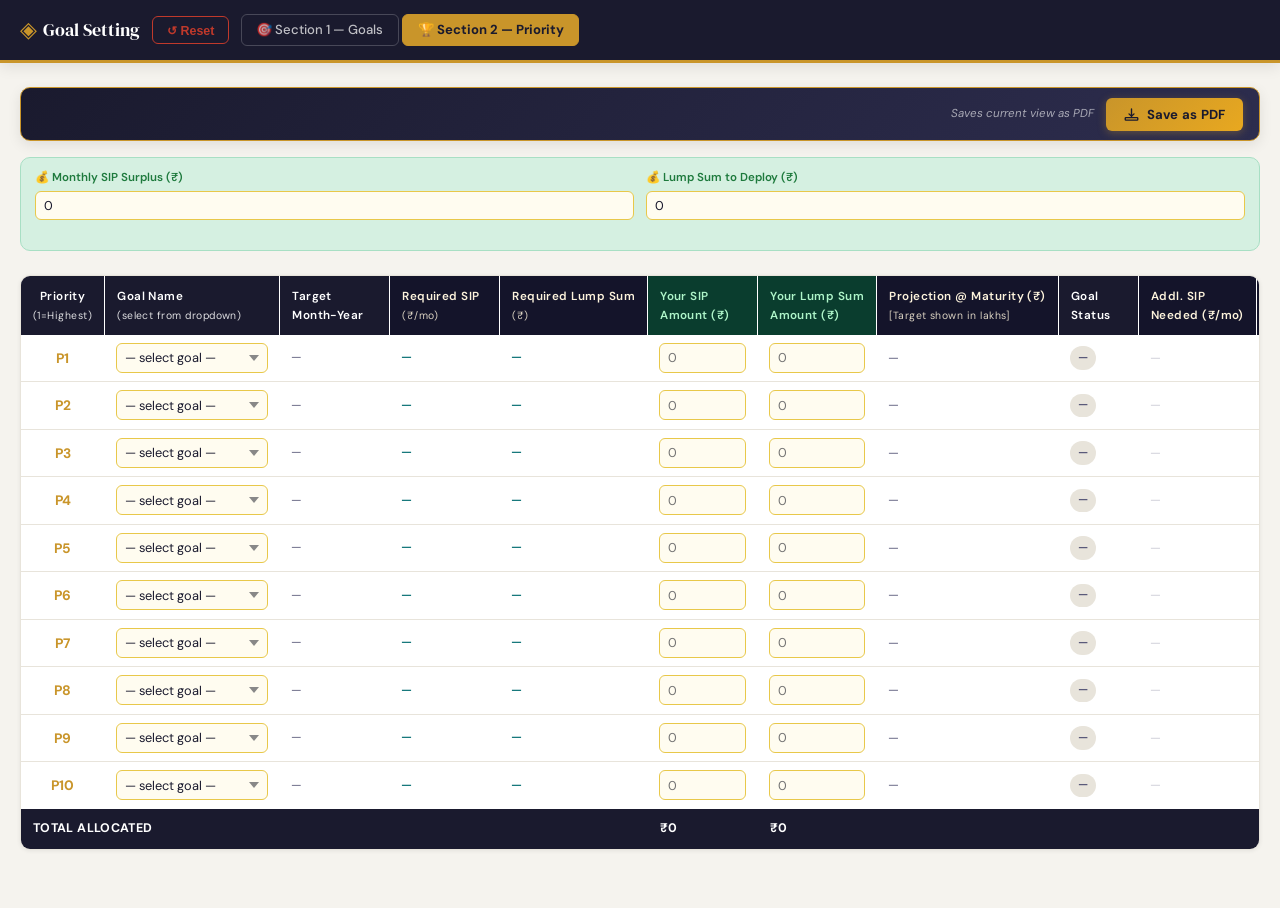
==== commit e3b95b73: "added" ====
--- a/section2.html
+++ b/section2.html
@@ -3,17 +3,224 @@
 <head>
 <meta charset="UTF-8"/>
 <meta name="viewport" content="width=device-width,initial-scale=1.0,viewport-fit=cover"/>
-<title>FinScorecard — Section 2: Priority</title>
+<title>Goal Setting — Section 2: Priority</title>
 <link rel="preconnect" href="https://fonts.googleapis.com"/>
 <link href="https://fonts.googleapis.com/css2?family=DM+Serif+Display:ital@0;1&family=DM+Sans:opsz,wght@9..40,300;9..40,400;9..40,500;9..40,600&display=swap" rel="stylesheet"/>
-<link rel="stylesheet" href="css/style.css">
+<style>
+*,*::before,*::after{box-sizing:border-box;margin:0;padding:0}
+:root{
+  --ink:#1a1a2e;--ink-lt:#5a5a7a;--paper:#f5f3ee;--cream:#e8e4db;
+  --gold:#c9952a;--gold-lt:#fdf3dc;
+  --teal:#0d7377;--teal-lt:#d0eced;
+  --rose:#c0392b;--rose-lt:#fde8e6;
+  --green:#1e7a3d;--green-lt:#d5f0e1;
+  --amber:#b8760a;--amber-lt:#fef0dc;
+  --yin:#fffcf0;--ybd:#e8c84a;
+  --r:6px;--rm:10px;
+  --s1:0 1px 4px rgba(0,0,0,.07);--s2:0 4px 14px rgba(0,0,0,.09);--s3:0 8px 28px rgba(0,0,0,.12);
+  --fd:'DM Serif Display',Georgia,serif;--fb:'DM Sans',system-ui,sans-serif;
+  --tr:.16s ease;
+  --hdr-h:60px;
+  --safe-bottom:env(safe-area-inset-bottom, 0px);
+}
+html{font-size:16px;scroll-behavior:smooth;-webkit-text-size-adjust:100%}
+body{font-family:var(--fb);background:var(--paper);color:var(--ink);min-height:100vh;line-height:1.6;overflow-x:hidden}
+
+/* ══ HEADER ══ */
+.hdr{position:sticky;top:0;z-index:200;background:var(--ink);border-bottom:3px solid var(--gold);box-shadow:var(--s2)}
+.hdr-in{max-width:1400px;margin:0 auto;padding:0 1.25rem;display:flex;align-items:center;gap:.75rem;min-height:var(--hdr-h);flex-wrap:nowrap}
+.logo{display:flex;align-items:center;gap:.4rem;color:#fff;font-family:var(--fd);font-size:1.1rem;white-space:nowrap;flex-shrink:0}
+.logo-ic{color:var(--gold);font-size:1.4rem}
+.hdr-top{display:contents}
+.tab-nav{display:flex;gap:.22rem;flex:1;min-width:0}
+.tbtn{background:transparent;border:1.5px solid rgba(255,255,255,.2);color:rgba(255,255,255,.72);
+  padding:.38rem .9rem;border-radius:var(--r);cursor:pointer;font-family:var(--fb);font-size:.82rem;
+  font-weight:500;transition:var(--tr);white-space:nowrap;line-height:1.3;text-decoration:none;display:inline-block}
+.tbtn:hover{background:rgba(255,255,255,.1);color:#fff}
+.tbtn.active{background:var(--gold);border-color:var(--gold);color:var(--ink);font-weight:700}
+.rst-btn{background:transparent;border:1.5px solid var(--rose);color:var(--rose);padding:.36rem .85rem;
+  border-radius:var(--r);cursor:pointer;font-size:.78rem;font-weight:600;transition:var(--tr);white-space:nowrap;flex-shrink:0;margin-left:auto}
+.rst-btn:hover{background:var(--rose);color:#fff}
+
+/* ══ MAIN ══ */
+.main{max-width:1400px;margin:0 auto;padding:1.5rem 1.25rem calc(3rem + var(--safe-bottom))}
+
+/* ══ PDF BAR ══ */
+.pdf-bar{
+  display:flex;align-items:center;justify-content:flex-end;gap:.75rem;
+  padding:.6rem 1rem;margin-bottom:1rem;
+  background:linear-gradient(135deg,#1a1a2e 0%,#2d2d4e 100%);
+  border-radius:var(--rm);border:1.5px solid var(--gold);
+  box-shadow:var(--s2);
+}
+.pdf-tip{font-size:.72rem;color:rgba(255,255,255,.6);font-style:italic}
+.pdf-btn{
+  display:inline-flex;align-items:center;gap:.5rem;
+  background:linear-gradient(135deg,var(--gold) 0%,#e8a820 100%);
+  color:var(--ink);border:none;border-radius:var(--r);
+  padding:.5rem 1.1rem;font-family:var(--fb);font-size:.82rem;
+  font-weight:700;cursor:pointer;transition:all var(--tr);
+  box-shadow:0 2px 8px rgba(201,149,42,.35);letter-spacing:.02em;
+  white-space:nowrap;
+}
+.pdf-btn:hover{
+  background:linear-gradient(135deg,#e8a820 0%,var(--gold) 100%);
+  box-shadow:0 4px 14px rgba(201,149,42,.5);
+  transform:translateY(-1px);
+}
+.pdf-btn:active{transform:translateY(0);box-shadow:0 2px 6px rgba(201,149,42,.3)}
+.pdf-btn svg{width:15px;height:15px;flex-shrink:0}
+
+/* ══ PRINT HEADER (PDF only) ══ */
+.print-hdr{display:none}
+@media print{
+  .print-hdr{display:block;margin-bottom:1.2rem;border-bottom:2px solid var(--gold);padding-bottom:.7rem}
+  .print-hdr h2{font-family:var(--fd);font-size:1.4rem;color:var(--ink)}
+  .print-hdr p{font-size:.78rem;color:var(--ink-lt);margin-top:.25rem}
+  .hdr,.pdf-bar,.rst-btn{display:none!important}
+  .surp-warning{display:none!important}
+  body{background:#fff}
+  .tscroll-pri{overflow:visible!important}
+}
+
+/* ══ SECTION HEADER ══ */
+.sec-hdr{display:flex;align-items:flex-start;justify-content:space-between;gap:1.5rem;margin-bottom:1rem}
+
+/* ══ TABLE WRAPPER ══ */
+.tscroll-pri{
+  overflow-x:auto;border-radius:var(--rm);border:1.5px solid var(--cream);
+  box-shadow:var(--s1);background:#fff;margin-bottom:.6rem;
+  -webkit-overflow-scrolling:touch;
+}
+table{width:100%;border-collapse:collapse;font-size:.82rem}
+.pri-tbl{min-width:1050px}
+thead th{
+  background:var(--ink);color:#fff;padding:.65rem .75rem;text-align:left;font-weight:600;
+  font-size:.73rem;letter-spacing:.04em;white-space:nowrap;border-right:1px solid rgba(255,255,255,.1);
+  position:sticky;top:0;z-index:10
+}
+thead th:last-child{border-right:none}
+thead th.th-calc{background:#14142a;color:#fdf3dc}
+thead th.th-user{background:#0a3d2e;color:#aef5c9}
+tbody tr{border-bottom:1px solid var(--cream);transition:background var(--tr)}
+tbody tr:hover{background:#fafaf7}
+tbody tr:last-child{border-bottom:none}
+tbody td{padding:.52rem .72rem;vertical-align:middle}
+.tot-row{background:var(--ink)!important}
+.tot-row td{color:#fff!important;font-weight:700;font-size:.78rem;letter-spacing:.03em;padding:.65rem .75rem}
+.tot-val{color:var(--gold)!important;font-size:.88rem}
+
+/* INPUTS */
+.ti{border:1.5px solid var(--ybd);background:var(--yin);border-radius:var(--r);padding:.34rem .5rem;
+  font-family:var(--fb);font-size:.8rem;color:var(--ink);width:100%;transition:border-color var(--tr);display:block;
+  -webkit-appearance:none;appearance:none}
+.ti:focus{outline:none;border-color:var(--gold);box-shadow:0 0 0 2px rgba(201,149,42,.18)}
+select.ti{cursor:pointer;background-image:url("data:image/svg+xml,%3Csvg xmlns='http://www.w3.org/2000/svg' width='10' height='6'%3E%3Cpath d='M0 0l5 6 5-6z' fill='%23888'/%3E%3C/svg%3E");background-repeat:no-repeat;background-position:right 8px center;padding-right:22px;appearance:none;-webkit-appearance:none}
+.ti.no-surplus{border-color:#e07030!important;background:#fff7f0!important}
+.ti.no-surplus:focus{box-shadow:0 0 0 2px rgba(224,112,48,.2)!important}
+
+/* CALC OUTPUT */
+.cv{font-weight:700;color:var(--teal);font-size:.84rem}
+.cz{color:var(--ink-lt);font-size:.78rem}
+
+/* BADGES */
+.bdg{display:inline-flex;align-items:center;padding:.18rem .5rem;border-radius:999px;font-size:.7rem;font-weight:700;white-space:nowrap}
+.bdg-on{background:var(--green-lt);color:var(--green)}
+.bdg-off{background:var(--amber-lt);color:var(--amber)}
+.bdg-na{background:var(--cream);color:var(--ink-lt)}
+
+/* ══ SURPLUS PANEL ══ */
+.surp{
+  display:flex;flex-direction:row;flex-wrap:nowrap;
+  gap:.75rem;padding:.65rem .9rem;background:var(--green-lt);
+  border-radius:var(--rm);border:1.5px solid #a8dfc4;
+  align-items:flex-end;margin-bottom:.5rem;width:100%;
+}
+.surp-it{display:flex;flex-direction:column;gap:.22rem;flex:1;min-width:0}
+.surp-it label{font-size:.72rem;font-weight:600;color:var(--green);white-space:nowrap;overflow:hidden;text-overflow:ellipsis}
+.surp-it .si{
+  border:1.5px solid var(--ybd);background:var(--yin);border-radius:var(--r);
+  padding:.32rem .48rem;font-family:var(--fb);font-size:.8rem;color:var(--ink);
+  width:100%;transition:border-color var(--tr);-webkit-appearance:none;appearance:none;
+}
+.surp-it .si:focus{outline:none;border-color:var(--gold);box-shadow:0 0 0 2px rgba(201,149,42,.18)}
+.surp-words{font-size:.68rem;color:var(--teal);font-weight:600;margin-top:.15rem;min-height:.9rem;line-height:1.3}
+
+/* SURPLUS WARNING — 3 states */
+.surp-warning{
+  display:none;padding:.65rem 1rem;
+  border-radius:var(--r);font-size:.78rem;font-weight:500;
+  margin-top:.5rem;margin-bottom:.5rem;line-height:1.6;
+  border:1.5px solid;
+}
+.surp-warning.visible{display:flex;align-items:flex-start;gap:.6rem}
+.surp-warning .warn-icon{font-size:1.05rem;flex-shrink:0;margin-top:.1rem}
+.surp-warning .warn-lines{display:flex;flex-direction:column;gap:.18rem}
+/* state colours applied via JS inline style */
+
+/* SCROLL HINT */
+.scroll-hint{display:none;font-size:.7rem;color:var(--ink-lt);text-align:right;margin-bottom:.25rem;padding-right:.25rem}
+
+/* TOAST */
+.toast{position:fixed;bottom:calc(1.5rem + var(--safe-bottom));left:50%;transform:translateX(-50%) translateY(80px);
+  background:var(--ink);color:#fff;padding:.62rem 1.4rem;border-radius:999px;font-size:.8rem;
+  font-weight:500;opacity:0;transition:all .3s cubic-bezier(.34,1.56,.64,1);z-index:9999;
+  white-space:nowrap;box-shadow:var(--s3);pointer-events:none;max-width:90vw;text-align:center}
+.toast.show{opacity:1;transform:translateX(-50%) translateY(0)}
+
+::-webkit-scrollbar{width:5px;height:5px}
+::-webkit-scrollbar-thumb{background:var(--cream);border-radius:3px}
+::-webkit-scrollbar-thumb:hover{background:var(--gold)}
+
+/* ══ RESPONSIVE ══ */
+@media(max-width:1023px){:root{--hdr-h:56px}.hdr-in{gap:.5rem;padding:0 .9rem}.tbtn{padding:.34rem .65rem;font-size:.78rem}}
+@media(max-width:767px){
+  .hdr-in{flex-direction:column;padding:.5rem .85rem .52rem;gap:.38rem;align-items:stretch;min-height:auto;flex-wrap:nowrap}
+  .hdr-top{display:flex;width:100%;align-items:center;justify-content:space-between;gap:.5rem}
+  .rst-btn{margin-left:0;font-size:.72rem;padding:.32rem .7rem}
+  .logo{font-size:1rem}
+  .tab-nav{width:100%;display:grid;grid-template-columns:1fr 1fr;gap:.18rem}
+  .tbtn{text-align:center;font-size:.76rem;padding:.4rem .3rem;width:100%;white-space:normal;line-height:1.2}
+  .main{padding:.85rem .65rem calc(2.5rem + var(--safe-bottom))}
+  .surp{flex-direction:row;flex-wrap:nowrap;gap:.5rem;padding:.5rem .65rem}
+  .surp-it label{font-size:.65rem}
+  .surp-it .si{font-size:.75rem;padding:.28rem .4rem}
+  .scroll-hint{display:block}
+  table{font-size:.74rem}
+  thead th{padding:.48rem .42rem;font-size:.65rem}
+  tbody td{padding:.42rem .44rem}
+  .ti{font-size:.74rem;padding:.3rem .4rem}
+  select.ti{font-size:.74rem}
+  .tot-row td{font-size:.72rem;padding:.55rem .44rem}
+  .pdf-bar{flex-direction:column;align-items:flex-start;gap:.4rem}
+  .pdf-btn{width:100%;justify-content:center}
+}
+@media(max-width:480px){
+  .tbtn{font-size:.7rem;padding:.38rem .2rem}
+  .logo{font-size:.92rem}.logo-ic{font-size:1.2rem}
+  table{font-size:.7rem}
+  thead th{padding:.42rem .36rem;font-size:.61rem;letter-spacing:.02em}
+  tbody td{padding:.38rem .38rem}
+  .ti{font-size:.7rem;padding:.28rem .34rem}
+  .bdg{font-size:.64rem;padding:.14rem .4rem}
+  .surp{gap:.4rem;padding:.45rem .5rem}
+  .surp-it label{font-size:.62rem}
+}
+@media(max-width:767px) and (orientation:landscape){
+  .hdr-in{flex-direction:row;align-items:center;padding:.3rem .85rem;gap:.5rem;min-height:44px}
+  .hdr-top{display:contents}
+  .tab-nav{display:flex;grid-template-columns:none;flex:1;gap:.18rem}
+  .tbtn{width:auto;flex:1 1 auto;font-size:.72rem;padding:.28rem .4rem;white-space:nowrap;line-height:1.3}
+  .rst-btn{margin-left:0}
+}
+</style>
 </head>
 <body>
 
 <header class="hdr">
   <div class="hdr-in">
     <div class="hdr-top">
-      <div class="logo"><span class="logo-ic">◈</span><span>FinScorecard</span></div>
+      <div class="logo"><span class="logo-ic">◈</span><span>Goal Setting</span></div>
       <button class="rst-btn" id="resetBtn">↺ Reset</button>
     </div>
     <nav class="tab-nav">
@@ -24,22 +231,40 @@
 </header>
 
 <main class="main">
+
+  <div class="print-hdr">
+    <h2>◈ Goal Setting — Section 2: Priority &amp; Tracking</h2>
+    <p>Generated on <span id="printDate"></span> · All figures in Indian Rupees (₹) · Projections based on goal return rate tiers</p>
+  </div>
+
+  <div class="pdf-bar">
+    <span class="pdf-tip">Saves current view as PDF</span>
+    <button class="pdf-btn" id="savePdfBtn">
+      <svg viewBox="0 0 24 24" fill="none" stroke="currentColor" stroke-width="2.2" stroke-linecap="round" stroke-linejoin="round">
+        <path d="M12 15V3m0 12-4-4m4 4 4-4"/><rect x="2" y="17" width="20" height="4" rx="1"/>
+      </svg>
+      Save as PDF
+    </button>
+  </div>
+
   <div class="sec-hdr">
     <div class="surp">
       <div class="surp-it">
         <label>💰 Monthly SIP Surplus (₹)</label>
         <input type="number" id="sipSurplus" class="si" value="0" min="0" step="any" inputmode="numeric" placeholder="0"/>
+        <div class="surp-words" id="sipWords"></div>
       </div>
       <div class="surp-it">
-        <label>💰 Lump Sum Available to Deploy (₹)</label>
+        <label>💰 Lump Sum to Deploy (₹)</label>
         <input type="number" id="lmSurplus" class="si" value="0" min="0" step="any" inputmode="numeric" placeholder="0"/>
+        <div class="surp-words" id="lmWords"></div>
       </div>
     </div>
   </div>
 
   <div class="surp-warning" id="surpWarning">
-    <span class="warn-icon">⚠️</span>
-    <span id="surpWarningText"></span>
+    <span class="warn-icon" id="surpWarnIcon">⚠️</span>
+    <div class="warn-lines" id="surpWarningText"></div>
   </div>
 
   <p class="scroll-hint">← Scroll table horizontally →</p>
@@ -72,10 +297,6 @@
       </tfoot>
     </table>
   </div>
-
-  <div class="pri-add-wrap">
-    <button class="add-row-btn" id="addPriBtn">+ Add Priority Row</button>
-  </div>
 </main>
 
 <div class="toast" id="toast"></div>
@@ -102,11 +323,6 @@
       {childName:'', eduVal:'', eduDate:'', marryVal:'', marryDate:''},
     ],
     aspirationGoals: [
-      {name:'', val:'', date:''},
-      {name:'', val:'', date:''},
-      {name:'', val:'', date:''},
-    ],
-    customGoals: [
       {name:'', val:'', date:''},
       {name:'', val:'', date:''},
       {name:'', val:'', date:''},
@@ -137,9 +353,6 @@
       aspirationGoals: (sv.aspirationGoals && sv.aspirationGoals.length)
         ? sv.aspirationGoals.map(a => ({name:'',val:'',date:'',...a}))
         : d.aspirationGoals,
-      customGoals: (sv.customGoals && sv.customGoals.length)
-        ? sv.customGoals.map(c => ({name:'',val:'',date:'',...c}))
-        : d.customGoals,
       pris: sv.pris && sv.pris.length
         ? sv.pris.map(p => ({gid:'',sip:'',lm:'',...p}))
         : d.pris,
@@ -150,6 +363,51 @@
 }
 
 function saveST() { localStorage.setItem(LS_KEY, JSON.stringify(ST)); }
+
+/* ══ AMOUNT IN WORDS ══ */
+const ones = ['','One','Two','Three','Four','Five','Six','Seven','Eight','Nine',
+               'Ten','Eleven','Twelve','Thirteen','Fourteen','Fifteen','Sixteen',
+               'Seventeen','Eighteen','Nineteen'];
+const tens = ['','','Twenty','Thirty','Forty','Fifty','Sixty','Seventy','Eighty','Ninety'];
+
+function numToWordsIndian(n) {
+  n = Math.floor(n);
+  if (!n || n < 0) return '';
+  if (n === 0) return 'Zero';
+  function below100(num) {
+    if (num < 20) return ones[num];
+    return tens[Math.floor(num/10)] + (num%10 ? ' ' + ones[num%10] : '');
+  }
+  function below1000(num) {
+    if (num < 100) return below100(num);
+    return ones[Math.floor(num/100)] + ' Hundred' + (num%100 ? ' ' + below100(num%100) : '');
+  }
+  let result = '';
+  const cr  = Math.floor(n / 1e7); n %= 1e7;
+  const lac = Math.floor(n / 1e5); n %= 1e5;
+  const th  = Math.floor(n / 1e3); n %= 1e3;
+  const rem = n;
+  if (cr)  result += below1000(cr)  + ' Crore ';
+  if (lac) result += below100(lac)  + ' Lakh ';
+  if (th)  result += below1000(th)  + ' Thousand ';
+  if (rem) result += below1000(rem);
+  return result.trim();
+}
+
+function amountWords(val) {
+  const num = parseFloat(val) || 0;
+  if (!num) return '';
+  let shortTag = '';
+  if (num >= 1e7)      shortTag = `₹${(num/1e7).toFixed(2)} Cr`;
+  else if (num >= 1e5) shortTag = `₹${(num/1e5).toFixed(2)} L`;
+  const words = numToWordsIndian(num);
+  return words ? (shortTag ? `${shortTag} · ${words}` : words) : '';
+}
+
+function updateWordsDisplay(inputId, displayId) {
+  const val = document.getElementById(inputId).value;
+  document.getElementById(displayId).textContent = amountWords(val);
+}
 
 /* ══ CALC ENGINE ══ */
 function parseMonths(raw) {
@@ -166,15 +424,9 @@
     return Math.max(1, (t.getFullYear()-today.getFullYear())*12+(t.getMonth()-today.getMonth()));
   }
   const m2 = s.match(/^(\d{1,2})\/(\d{4})$/);
-  if (m2) {
-    const t = new Date(+m2[2], +m2[1]-1, 1);
-    return Math.max(1, (t.getFullYear()-today.getFullYear())*12+(t.getMonth()-today.getMonth()));
-  }
+  if (m2) { const t = new Date(+m2[2], +m2[1]-1, 1); return Math.max(1, (t.getFullYear()-today.getFullYear())*12+(t.getMonth()-today.getMonth())); }
   const m3 = s.match(/^(\d{4})-(\d{1,2})$/);
-  if (m3) {
-    const t = new Date(+m3[1], +m3[2]-1, 1);
-    return Math.max(1, (t.getFullYear()-today.getFullYear())*12+(t.getMonth()-today.getMonth()));
-  }
+  if (m3) { const t = new Date(+m3[1], +m3[2]-1, 1); return Math.max(1, (t.getFullYear()-today.getFullYear())*12+(t.getMonth()-today.getMonth())); }
   return 0;
 }
 
@@ -229,14 +481,12 @@
 function buildGoalMap() {
   const s = ST.s;
   const gmap = {};
-
   FIXED_GOALS.forEach((tmpl, i) => {
     const g = ST.fixedGoals[i];
-    const date = (i === 0) ? 'Immediate' : g.date; // Liquidity always Immediate
+    const date = (i === 0) ? 'Immediate' : g.date;
     const c = computeGoal(g.val, date, tmpl.isRet, s);
     gmap[tmpl.id] = {...c, label:tmpl.label, date};
   });
-
   ST.childGoals.forEach((cg, ci) => {
     const childLabel = cg.childName || `Child ${ci+1}`;
     const cEdu = computeGoal(cg.eduVal, cg.eduDate, false, s);
@@ -244,17 +494,10 @@
     const cMar = computeGoal(cg.marryVal, cg.marryDate, false, s);
     gmap[`child${ci}_marry`] = {...cMar, label:`${childLabel} – Marriage`,  date:cg.marryDate};
   });
-
   ST.aspirationGoals.forEach((ag, ai) => {
     const c = computeGoal(ag.val, ag.date, false, s);
     gmap[`asp${ai}`] = {...c, label:ag.name||`Aspiration Goal ${ai+1}`, date:ag.date};
   });
-
-  ST.customGoals.forEach((cg, ci) => {
-    const c = computeGoal(cg.val, cg.date, false, s);
-    gmap[`cust${ci}`] = {...c, label:cg.name||`Custom Goal ${ci+1}`, date:cg.date};
-  });
-
   return gmap;
 }
 
@@ -279,48 +522,80 @@
   return {proj, target, status: ok?'on':'off', addSIP, addLM};
 }
 
-/* ══ SURPLUS WARNING ══ */
+/* ══ SURPLUS WARNING — 3 states ══
+   STATE 1 (orange): allocations entered but surplus declared = 0
+   STATE 2 (red):    total allocated > declared surplus
+   STATE 3 (green):  surplus declared > 0 AND total allocated < surplus (undeployed remainder)
+   Multiple states can stack (e.g. SIP over + LM under-deployed shown together)
+*/
 function updateSurplusWarning() {
-  const sipAvail = ST.sipSurplus || 0;
-  const lmAvail  = ST.lmSurplus  || 0;
+  const sipAvail = parseFloat(ST.sipSurplus) || 0;
+  const lmAvail  = parseFloat(ST.lmSurplus)  || 0;
+
+  // Sum ALL rows
   let allocSIP = 0, allocLM = 0;
   ST.pris.forEach(p => {
-    allocSIP += parseFloat(p.sip)||0;
-    allocLM  += parseFloat(p.lm) ||0;
+    allocSIP += parseFloat(p.sip) || 0;
+    allocLM  += parseFloat(p.lm)  || 0;
   });
 
   const warnEl   = document.getElementById('surpWarning');
   const warnText = document.getElementById('surpWarningText');
-  const parts    = [];
-  let isNoDeclare = false;
-
+  const warnIcon = document.getElementById('surpWarnIcon');
+
+  // Collect messages per severity
+  const msgs = { orange: [], red: [], green: [] };
+
+  // ── SIP checks ──
   if (sipAvail === 0 && allocSIP > 0) {
-    parts.push(`You've entered ${inr(allocSIP)}/mo in SIP but haven't declared any SIP surplus above`);
-    isNoDeclare = true;
-  }
+    // No surplus declared but amount entered
+    msgs.orange.push(`You've allocated <strong>${inr(allocSIP)}/mo</strong> total SIP but haven't declared any Monthly SIP Surplus above.`);
+  } else if (sipAvail > 0 && allocSIP > sipAvail) {
+    // Over-allocated
+    msgs.red.push(`Total SIP allocated <strong>(${inr(allocSIP)}/mo)</strong> exceeds your declared surplus of ${inr(sipAvail)}/mo by <strong>${inr(allocSIP - sipAvail)}/mo</strong>.`);
+  } else if (sipAvail > 0 && allocSIP < sipAvail) {
+    // Under-deployed
+    const remaining = sipAvail - allocSIP;
+    msgs.green.push(`You have <strong>${inr(remaining)}/mo</strong> SIP surplus remaining undeployed (declared ${inr(sipAvail)}/mo, allocated ${inr(allocSIP)}/mo).`);
+  }
+
+  // ── Lump Sum checks ──
   if (lmAvail === 0 && allocLM > 0) {
-    parts.push(`You've entered ${inr(allocLM)} as Lump Sum but haven't declared any Lump Sum surplus above`);
-    isNoDeclare = true;
-  }
-
-  if (!isNoDeclare) {
-    if (sipAvail > 0 && allocSIP > sipAvail) {
-      parts.push(`SIP allocated (${inr(allocSIP)}/mo) exceeds your surplus by ${inr(allocSIP - sipAvail)}/mo`);
-    }
-    if (lmAvail > 0 && allocLM > lmAvail) {
-      parts.push(`Lump Sum allocated (${inr(allocLM)}) exceeds your surplus by ${inr(allocLM - lmAvail)}`);
-    }
-  }
-
-  if (parts.length > 0) {
-    warnEl.style.background  = isNoDeclare ? '#fff0e6' : '#fff3cd';
-    warnEl.style.borderColor = isNoDeclare ? '#e07030' : '#e8a800';
-    warnEl.style.color       = isNoDeclare ? '#7a2e00' : '#7a5300';
-    warnText.innerHTML = parts.map(p => `<span>${p}</span>`).join('<br>');
-    warnEl.classList.add('visible');
+    msgs.orange.push(`You've allocated <strong>${inr(allocLM)}</strong> total Lump Sum but haven't declared any Lump Sum to Deploy above.`);
+  } else if (lmAvail > 0 && allocLM > lmAvail) {
+    msgs.red.push(`Total Lump Sum allocated <strong>(${inr(allocLM)})</strong> exceeds your declared surplus of ${inr(lmAvail)} by <strong>${inr(allocLM - lmAvail)}</strong>.`);
+  } else if (lmAvail > 0 && allocLM < lmAvail) {
+    const remaining = lmAvail - allocLM;
+    msgs.green.push(`You have <strong>${inr(remaining)}</strong> Lump Sum remaining undeployed (declared ${inr(lmAvail)}, allocated ${inr(allocLM)}).`);
+  }
+
+  // Determine dominant state (red > orange > green)
+  const allMsgs = [...msgs.red, ...msgs.orange, ...msgs.green];
+  if (allMsgs.length === 0) {
+    warnEl.classList.remove('visible');
+    return;
+  }
+
+  // Style by worst severity present
+  if (msgs.red.length > 0) {
+    warnEl.style.background  = '#fde8e6';
+    warnEl.style.borderColor = '#c0392b';
+    warnEl.style.color       = '#7a0e00';
+    warnIcon.textContent     = '🚨';
+  } else if (msgs.orange.length > 0) {
+    warnEl.style.background  = '#fff0e6';
+    warnEl.style.borderColor = '#e07030';
+    warnEl.style.color       = '#7a2e00';
+    warnIcon.textContent     = '⚠️';
   } else {
-    warnEl.classList.remove('visible');
-  }
+    warnEl.style.background  = '#d5f0e1';
+    warnEl.style.borderColor = '#1e7a3d';
+    warnEl.style.color       = '#0e4020';
+    warnIcon.textContent     = '💡';
+  }
+
+  warnText.innerHTML = allMsgs.map(m => `<span>${m}</span>`).join('');
+  warnEl.classList.add('visible');
 }
 
 /* ══ BUILD PRIORITY TABLE ══ */
@@ -373,6 +648,7 @@
       ? `<span style="color:var(--rose);font-weight:600;font-size:.76rem">${inr(pd.addLM)}</span>`
       : (hasUserInput && !pd.addLM ? '<span class="cz">—</span>' : '<span class="cz" style="opacity:.3">—</span>');
 
+    // Orange border if entered SIP/LM but no surplus declared
     const sipNoSurplusCls = ((parseFloat(pr.sip)||0) > 0 && (ST.sipSurplus||0) === 0) ? ' no-surplus' : '';
     const lmNoSurplusCls  = ((parseFloat(pr.lm) ||0) > 0 && (ST.lmSurplus ||0) === 0) ? ' no-surplus' : '';
 
@@ -448,16 +724,18 @@
 
   document.getElementById('allocSIP').textContent = inr(allocSIP);
   document.getElementById('allocLM').textContent  = inr(allocLM);
-  updateSurplusWarning();
+  updateSurplusWarning();  // ← always re-check totals
 }
 
 /* ══ EVENTS ══ */
 document.getElementById('sipSurplus').addEventListener('input', e => {
   ST.sipSurplus = parseFloat(e.target.value)||0;
+  updateWordsDisplay('sipSurplus','sipWords');
   saveST(); updatePriorityCalcCells();
 });
 document.getElementById('lmSurplus').addEventListener('input', e => {
   ST.lmSurplus = parseFloat(e.target.value)||0;
+  updateWordsDisplay('lmSurplus','lmWords');
   saveST(); updatePriorityCalcCells();
 });
 
@@ -479,18 +757,14 @@
   saveST();
 });
 
-document.getElementById('addPriBtn').addEventListener('click', () => {
-  ST.pris.push({gid:'', sip:'', lm:''});
-  buildPriority();
-  saveST();
-});
-
 document.getElementById('resetBtn').addEventListener('click', () => {
   if (!confirm('Reset ALL data to defaults? This will also clear Section 1. Cannot be undone.')) return;
   localStorage.removeItem(LS_KEY);
   ST = defState();
   document.getElementById('sipSurplus').value = 0;
   document.getElementById('lmSurplus').value  = 0;
+  document.getElementById('sipWords').textContent = '';
+  document.getElementById('lmWords').textContent  = '';
   buildPriority();
   toast('All data reset to defaults.');
 });
@@ -506,7 +780,16 @@
 /* ══ INIT ══ */
 document.getElementById('sipSurplus').value = ST.sipSurplus;
 document.getElementById('lmSurplus').value  = ST.lmSurplus;
+updateWordsDisplay('sipSurplus','sipWords');
+updateWordsDisplay('lmSurplus','lmWords');
 buildPriority();
+
+/* ══ PDF SAVE ══ */
+document.getElementById('printDate').textContent = new Date().toLocaleDateString('en-IN',{day:'2-digit',month:'short',year:'numeric'});
+document.getElementById('savePdfBtn').addEventListener('click', () => {
+  document.getElementById('printDate').textContent = new Date().toLocaleDateString('en-IN',{day:'2-digit',month:'short',year:'numeric'});
+  window.print();
+});
 </script>
 </body>
 </html>
